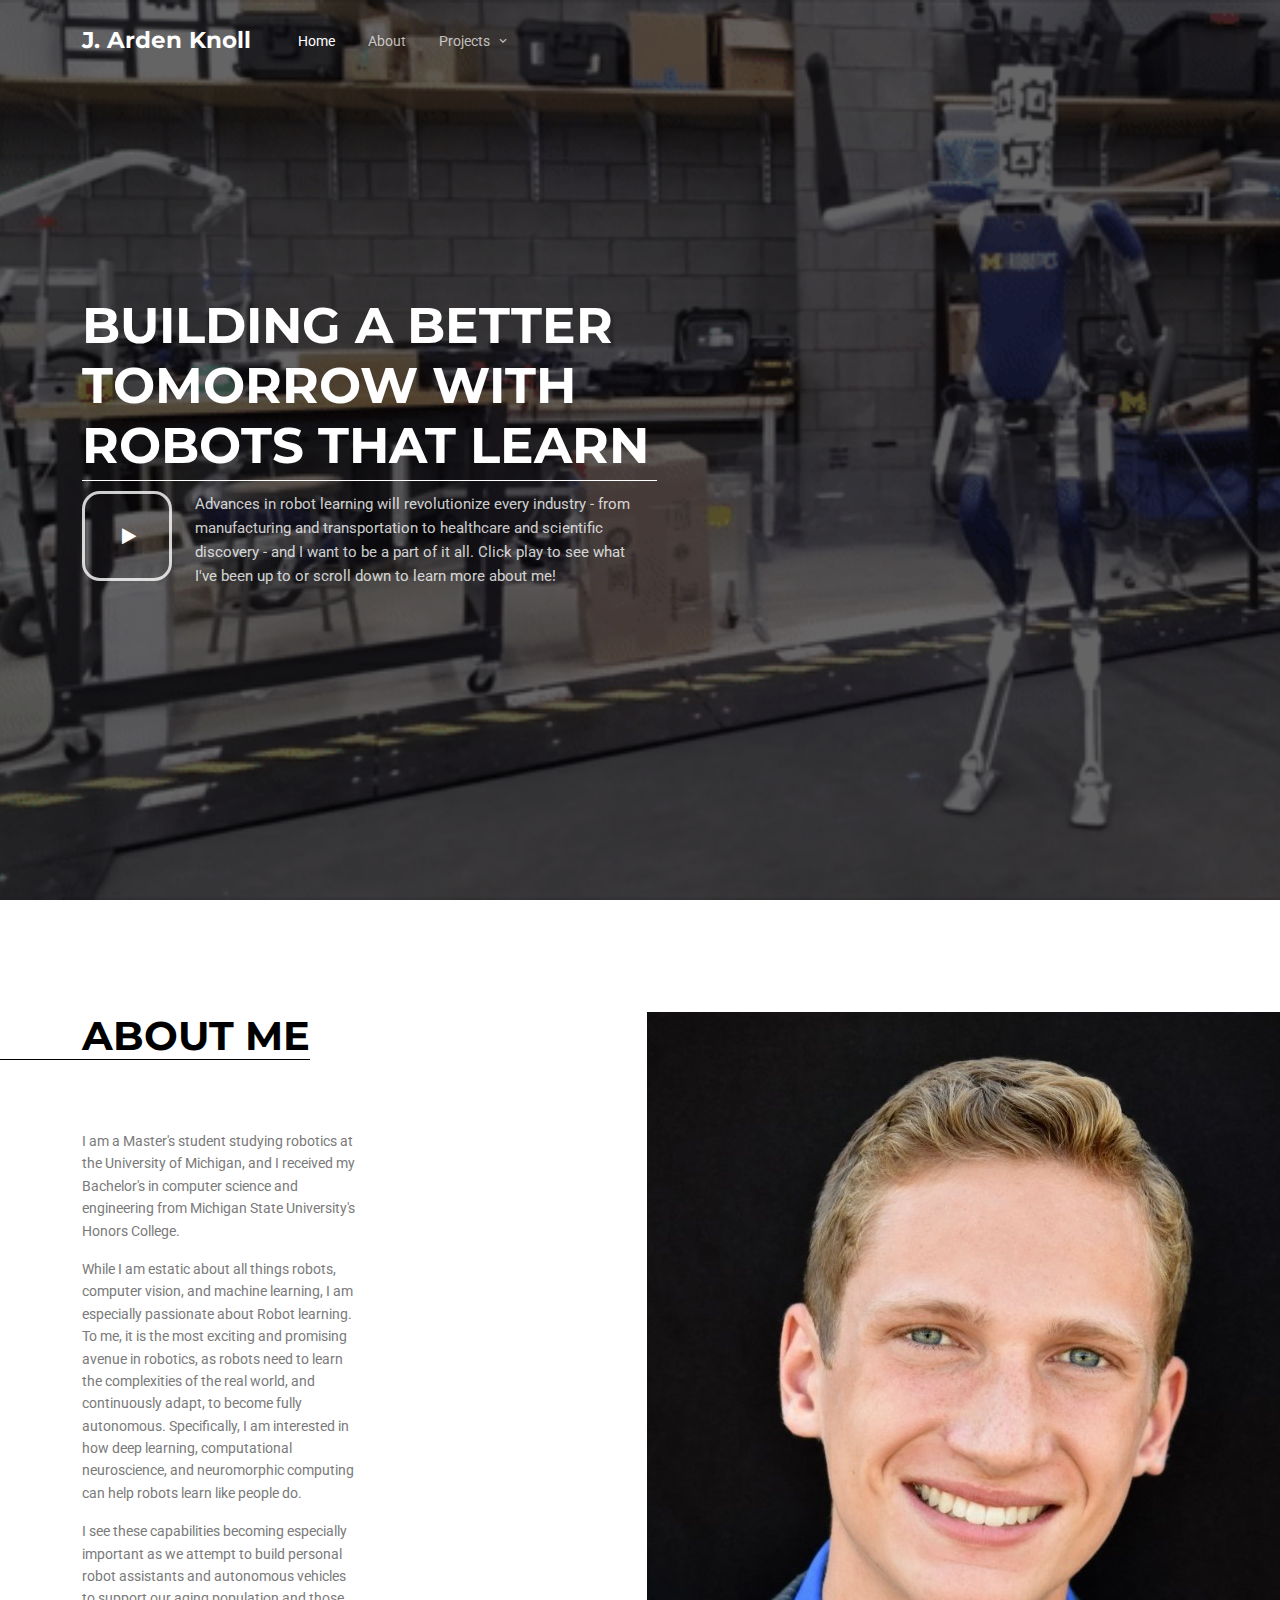
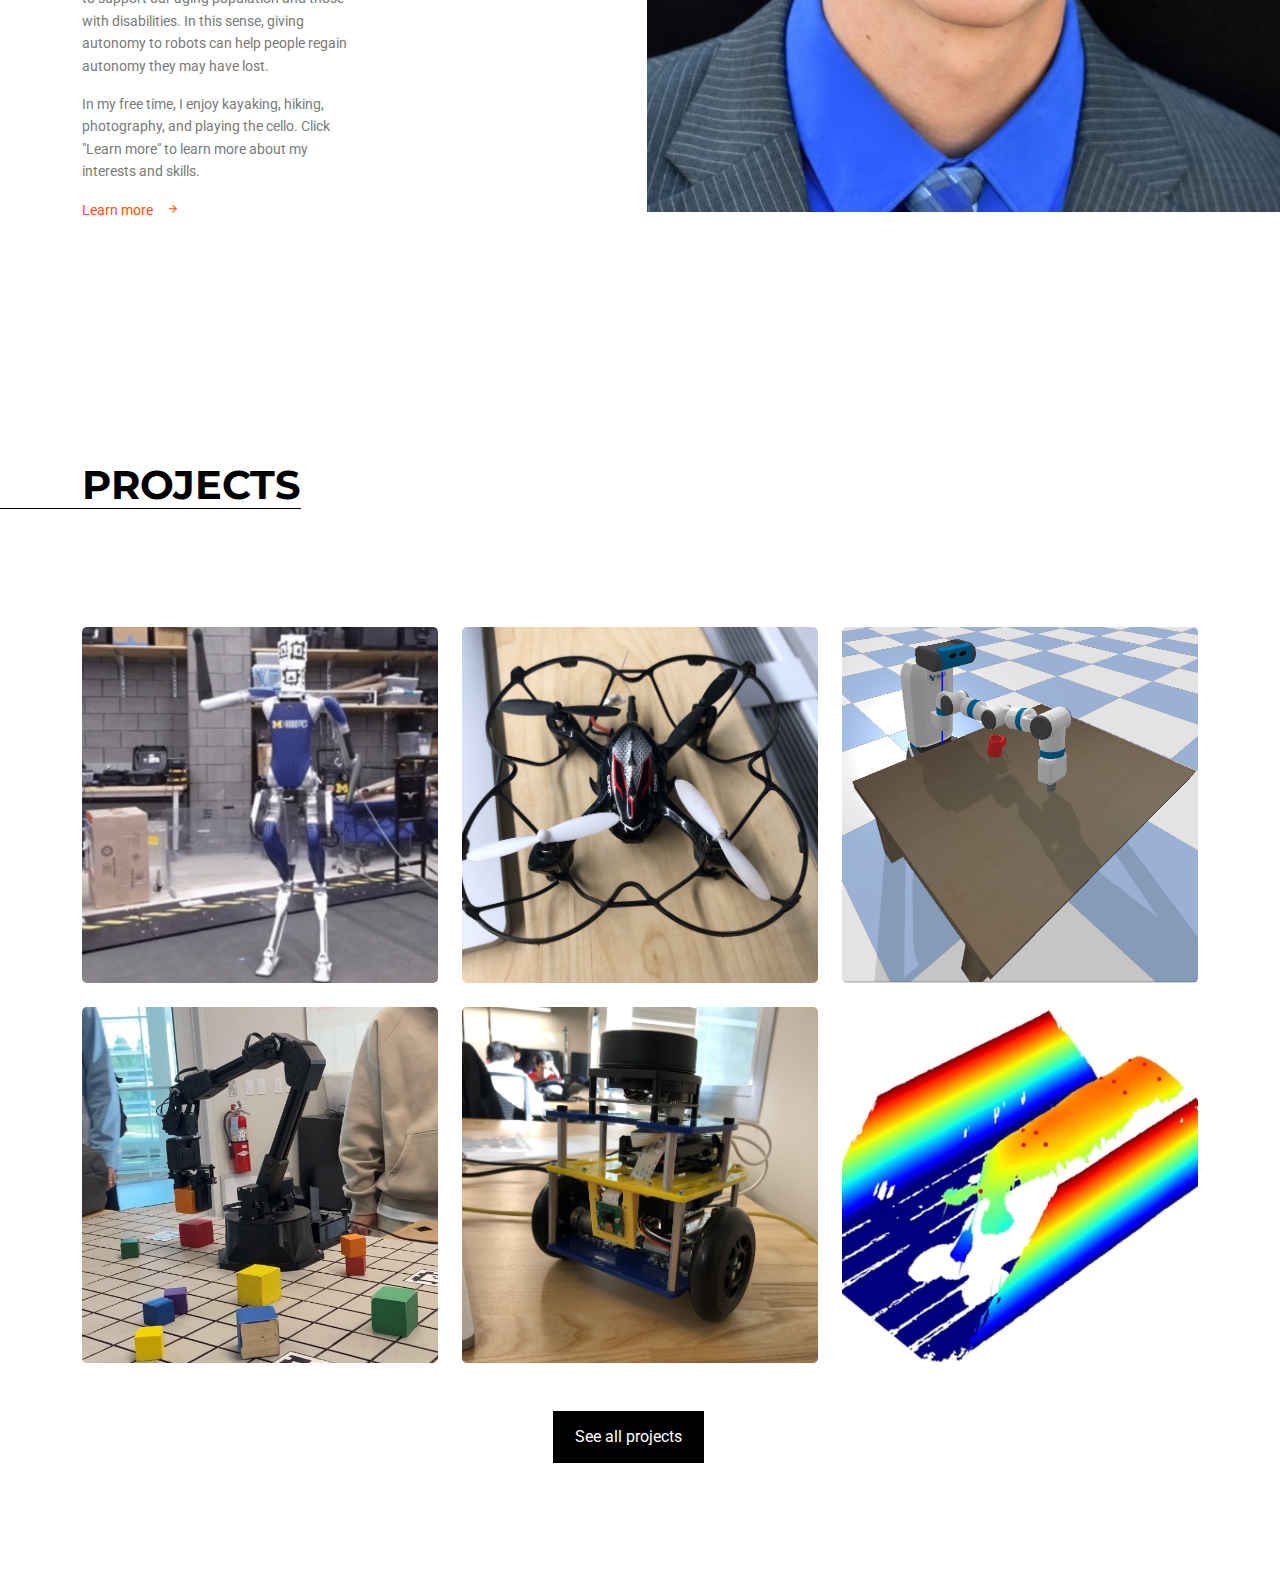
==== index.html @ 562463a9 "Added main page." ====
<!-- /*
* Template Name: Archiark
* Template Author: Untree.co
* Tempalte URI: https://untree.co/
* License: https://creativecommons.org/licenses/by/3.0/
*/ -->
<!doctype html>
<html lang="en">
<head>
	<!-- Required meta tags -->
	<meta charset="utf-8">
	<meta name="viewport" content="width=device-width, initial-scale=1">
	
	<meta name="author" content="Untree.co">
	<link rel="shortcut icon" href="images/head-black.png">

	<meta name="description" content="" />
	<meta name="keywords" content="bootstrap, bootstrap5" />

	<link rel="preconnect" href="https://fonts.gstatic.com">
	<link href="https://fonts.googleapis.com/css2?family=Montserrat:wght@400;700&family=Roboto&display=swap" rel="stylesheet">

	<link rel="stylesheet" href="fonts/icomoon/style.css">
	<link rel="stylesheet" href="fonts/flaticon/font/flaticon.css">
	<link rel="stylesheet" href="css/tiny-slider.css">
	<link rel="stylesheet" href="css/aos.css">
	<link rel="stylesheet" href="css/glightbox.min.css">
	<link rel="stylesheet" href="css/style.css">

	<title>Arden Knoll &mdash; Free Bootstrap 5 Website Template by Untree.co</title>
</head>
<body>

	<div class="site-mobile-menu site-navbar-target">
		<div class="site-mobile-menu-header">
			<div class="site-mobile-menu-close">
				<span class="icofont-close js-menu-toggle"></span>
			</div>
		</div>
		<div class="site-mobile-menu-body"></div>
	</div>

	<nav class="site-nav">
		<div class="container">
			<div class="site-navigation">
				<a href="index.html" class="logo m-0 float-start">J. Arden Knoll<span class="text-primary"></span> </a>

				<ul class="js-clone-nav d-none d-lg-inline-block text-start site-menu float-start">
					<li class="active"><a href="index.html">Home</a></li>
					<li><a href="index.html">About</a></li>
					<li class="has-children">
						<a href="index.html">Projects</a>
						<!--<ul class="dropdown">
							<li><a href="#">Commercial Building</a></li>
							<li><a href="#">Cultural Lifestyle</a></li>
							<li class="has-children">
								<a href="#">Dropdown</a>
								<ul class="dropdown">
									<li><a href="#">Sub Menu One</a></li>
									<li><a href="#">Sub Menu Two</a></li>
									<li><a href="#">Sub Menu Three</a></li>
								</ul>
							</li>
						</ul>-->
					</li>
					<!--<li><a href="services.html">Services</a></li>-->
					<!--<li><a href="contact.html">Contact Us</a></li>-->
				</ul>

				

				<!--<a href="#" class="burger ml-auto float-end site-menu-toggle light js-menu-toggle d-inline-block d-lg-none" data-toggle="collapse" data-target="#main-navbar">
					<span></span>
				</a>
				<ul class="site-menu float-end d-none d-md-block">
					<li><a href="#" class="d-flex align-items-center text-white h2 fw-bold"><span class="icon-phone me-2"></span> <span>+ 2 292 4392 327</span></a></li>
				</ul>-->

			</div>
		</div>
	</nav>

	<div class="hero-2 overlay" style="background-image: url('images/DigitWave2.gif');">
		<div class="container">
			<div class="row align-items-center">
				<div class="col-lg-8 mx-0">
					<h1 class="mb-1"><span>Building a better</span> <span class="d-block"> tomorrow with</span> <span class="d-block">robots that learn</span></h1>
					<div class="line"></div>
					<div class="play-vid">
						<a href="https://www.youtube.com/watch?v=mwtbEGNABWU" class="play glightbox">
							<span class="icon-play"></span>
						</a>
						<div class="intro-desc">
							<p>Advances in robot learning will revolutionize every industry - from manufacturing and transportation to healthcare and scientific discovery - and I want to be a part of it all. Click play to see what I've been up to or scroll down to learn more about me!</p>
						</div>
					</div>
									
					</div>
				</div>
			</div>
		</div>
	</div>


	<div class="section sec-1">
		<div class="container">
			<div class="row g-0">
				<div class="col-lg-3">
					<h2 class="heading">About Me</h2>
					<p>I am a Master's student studying robotics at the University of Michigan, and I received my Bachelor's in computer science and engineering from Michigan State University's Honors College. </p>
					<p>While I am estatic about all things robots, computer vision, and machine learning, I am especially passionate about Robot learning. To me, it is the most exciting and promising avenue in robotics, as robots need to learn the complexities of the real world, and continuously adapt, to become fully autonomous. Specifically, I am interested in how deep learning, computational neuroscience, and neuromorphic computing can help robots learn like people do.</p>
					<p>I see these capabilities becoming especially important as we attempt to build personal robot assistants and autonomous vehicles to support our aging population and those with disabilities. In this sense, giving autonomy to robots can help people regain autonomy they may have lost. </p>
					<p>In my free time, I enjoy kayaking, hiking, photography, and playing the cello. Click "Learn more" to learn more about my interests and skills.</p>
						 <p><a href="#" class="more-2">Learn more <span class="icon-arrow_forward"></span></a></p>
					<!--<img src="images/Umich-MSU.jpg" alt="Image" class="img-fluid">-->
				</div>
				<div class="col-lg-7 ms-auto">
					<img src="images/ArdenKnoll-headshot.jpg" alt="Image" class="img-fluid img-r">
				</div>
			</div>
		</div>
	</div>

	<!--<div class="section sec-2">
		<div class="container">
			<div class="row g-0">
				<div class="col-lg-6 mb-4 mb-lg-0">
					<img src="images/img_4.jpg" alt="IMage" class="img-fluid">
				</div>
				<div class="col-lg-3 ms-auto">
					<h2 class="heading">Modern Architecture</h2>
					<p>Delectus voluptatum distinctio quos eius excepturi sunt pariatur, aut, doloribus officia ea molestias beatae laudantium, quam odio ipsum veritatis est maiores velit quasi blanditiis et natus accusamus itaque. Veniam quidem debitis odio amet voluptas distinctio dicta placeat! Et pariatur doloremque ea veniam.</p>
					<p><a href="#" class="more-2">Learn more <span class="icon-arrow_forward"></span></a></p>
				</div>
			</div>
		</div>
	</div>

	<div class="sec-3 section bg-light">
		<div class="container">
			<div class="row">
				<div class="col-lg-3">
					<h2 class="heading">Services</h2>
					<p>Delectus voluptatum distinctio quos eius excepturi sunt pariatur, aut, doloribus officia ea molestias beatae laudantium, quam odio ipsum veritatis est maiores velit quasi blanditiis et natus accusamus itaque. Veniam quidem debitis odio amet voluptas distinctio dicta placeat! Et pariatur doloremque ea veniam.</p>
				</div>

				<div class="col-lg-6 ms-auto">
					<div class="accordion accordion-flush accordion-1" id="accordionFlushExample">
						<div class="accordion-item">
							<h2 class="accordion-header" id="flush-headingOne">
								<button class="accordion-button" type="button" data-bs-toggle="collapse" data-bs-target="#flush-collapseOne" aria-expanded="true" aria-controls="flush-collapseOne">
									Interior Design
								</button>
							</h2>
							<div id="flush-collapseOne" class="accordion-collapse collapse show" aria-labelledby="flush-headingOne" data-bs-parent="#accordionFlushExample">
								<div class="accordion-body">
									<div class="row justify-content-between">
										<div class="col-md-4">
											<img src="images/img_7.jpg" alt="Image" class="img-fluid">
										</div>
										<div class="col-md-8">
											<p>Delectus voluptatum distinctio quos eius excepturi sunt pariatur, aut, doloribus officia ea molestias beatae laudantium, quam odio ipsum veritatis est maiores velit quasi blanditiis et natus accusamus itaque. Veniam quidem debitis odio amet voluptas distinctio.</p>
											<a href="#" class="more-2">Learn more <span class="icon-arrow_forward"></span></a>
										</div>
									</div>
									
								</div>
							</div>
						</div>
						<div class="accordion-item">
							<h2 class="accordion-header" id="flush-headingTwo">
								<button class="accordion-button collapsed" type="button" data-bs-toggle="collapse" data-bs-target="#flush-collapseTwo" aria-expanded="false" aria-controls="flush-collapseTwo">
									Landscape Design
								</button>
							</h2>
							<div id="flush-collapseTwo" class="accordion-collapse collapse" aria-labelledby="flush-headingTwo" data-bs-parent="#accordionFlushExample">
								<div class="accordion-body">
									<div class="row justify-content-between">
										<div class="col-md-4">
											<img src="images/img_2.jpg" alt="Image" class="img-fluid">
										</div>
										<div class="col-md-8">
											<p>Delectus voluptatum distinctio quos eius excepturi sunt pariatur, aut, doloribus officia ea molestias beatae laudantium, quam odio ipsum veritatis est maiores velit quasi blanditiis et natus accusamus itaque. Veniam quidem debitis odio amet voluptas distinctio.</p>
											<a href="#" class="more-2">Learn more <span class="icon-arrow_forward"></span></a>
										</div>
									</div>
								</div>
							</div>
						</div>
						<div class="accordion-item">
							<h2 class="accordion-header" id="flush-headingThree">
								<button class="accordion-button collapsed" type="button" data-bs-toggle="collapse" data-bs-target="#flush-collapseThree" aria-expanded="false" aria-controls="flush-collapseThree">
									Engineering Plan
								</button>
							</h2>
							<div id="flush-collapseThree" class="accordion-collapse collapse" aria-labelledby="flush-headingThree" data-bs-parent="#accordionFlushExample">
								<div class="accordion-body">
									<div class="row justify-content-between">
										<div class="col-md-4">
											<img src="images/img_3.jpg" alt="Image" class="img-fluid">
										</div>
										<div class="col-md-8">
											<p>Delectus voluptatum distinctio quos eius excepturi sunt pariatur, aut, doloribus officia ea molestias beatae laudantium, quam odio ipsum veritatis est maiores velit quasi blanditiis et natus accusamus itaque. Veniam quidem debitis odio amet voluptas distinctio.</p>
											<a href="#" class="more-2">Learn more <span class="icon-arrow_forward"></span></a>
										</div>
									</div>
								</div>
							</div>
						</div>

						<div class="accordion-item">
							<h2 class="accordion-header" id="flush-headingFour">
								<button class="accordion-button collapsed" type="button" data-bs-toggle="collapse" data-bs-target="#flush-collapseFour" aria-expanded="false" aria-controls="flush-collapseFour">
									Architecture Design
								</button>
							</h2>
							<div id="flush-collapseFour" class="accordion-collapse collapse" aria-labelledby="flush-headingFour" data-bs-parent="#accordionFlushExample">
								<div class="accordion-body">
									<div class="row justify-content-between">
										<div class="col-md-4">
											<img src="images/img_4.jpg" alt="Image" class="img-fluid">
										</div>
										<div class="col-md-8">
											<p>Delectus voluptatum distinctio quos eius excepturi sunt pariatur, aut, doloribus officia ea molestias beatae laudantium, quam odio ipsum veritatis est maiores velit quasi blanditiis et natus accusamus itaque. Veniam quidem debitis odio amet voluptas distinctio.</p>
											<a href="#" class="more-2">Learn more <span class="icon-arrow_forward"></span></a>
										</div>
									</div>
								</div>
							</div>
						</div>

					</div>
				</div>
			</div>
		</div>
	</div>-->


	<div class="section sec-5">
		<div class="container">
			<div class="row mb-5">
				<div class="col-lg-6">
					<h2 class="heading">Projects</h2>
				</div>
				<!--<div class="col-lg-4">
					<p>Delectus voluptatum distinctio quos eius excepturi sunt pariatur, aut, doloribus officia ea molestias beatae laudantium, quam odio ipsum veritatis est maiores velit quasi blanditiis et natus accusamus itaque.</p>
				</div>-->
			</div>

			<div class="row g-4">
				<div class="col-xs-12 col-sm-6 col-md-6 col-lg-4">
					<div class="single-portfolio">
						<a href="index.html">
							<img src="images/DigitCap.PNG" alt="Image" class="img-fluid">
							<div class="contents">
								<h3>Robot Pose Tracking</h3>
								<div class="cat">Tracking articulated objects with Counter-Hypothetical Belief Propagation.</div>
							</div>
						</a>
					</div>
				</div>
				<div class="col-xs-12 col-sm-6 col-md-6 col-lg-4">
					<div class="single-portfolio">
						<a href="index.html">
							<img src="images/drone-square.jpg" alt="Image" class="img-fluid">
							<div class="contents">
								<h3>Autonomous Drone</h3>
								<div class="cat">Learning drone dynamics.</div>
							</div>
						</a>
					</div>
				</div>
				<div class="col-xs-12 col-sm-6 col-md-6 col-lg-4">
					<div class="single-portfolio">
						<a href="index.html">
							<img src="images/Fetch-cup.png" alt="Image" class="img-fluid">
							<div class="contents">
								<h3>R3-IM</h3>
								<div class="cat">Learning to imitate from human examples.</div>
							</div>
						</a>
					</div>
				</div>

				<div class="col-xs-12 col-sm-6 col-md-6 col-lg-4">
					<div class="single-portfolio">
						<a href="index.html">
							<img src="images/armlab-square.jpg" alt="Image" class="img-fluid">
							<div class="contents">
								<h3>Block Stacking with a Robotic Arm</h3>
								<div class="cat">Stacking blocks by size and color using a robotic arm.</div>
							</div>
						</a>
					</div>
				</div>
				<div class="col-xs-12 col-sm-6 col-md-6 col-lg-4">
					<div class="single-portfolio">
						<a href="index.html">
							<img src="images/Mbot.jpg" alt="Image" class="img-fluid">
							<div class="contents">
								<h3>MBot</h3>
								<div class="cat">SLAM on a mobile robot.</div>
							</div>
						</a>
					</div>
				</div>
				<div class="col-xs-12 col-sm-6 col-md-6 col-lg-4">
					<div class="single-portfolio">
						<a href="index.html">
							<img src="images/pig-square.PNG" alt="Image" class="img-fluid">
							<div class="contents">
								<h3>Pig Health Estimation</h3>
								<div class="cat">Estimationg sow body size with computer vision and deep learning.</div>
							</div>
						</a>
					</div>
				</div>

				<div class="col-md-12 text-center mt-5">
					<p><a href="#" class="btn btn-primary me-4">See all projects</a></p>
				</div>

			</div>
		</div>
	</div>



	<!--<div class="sec-4 section bg-light">

		<div class="text-center mb-5">
			<h2 class="heading mb-5 text-center">Testimonial</h2>
		</div>
		<div class="testimonial-slide-center-wrap" data-aos="fade-up" data-aos-delay="100">

			<div id="testimonial-nav">
				<span class="prev" data-controls="prev"><span class="icon-chevron-left"></span></span>

				<span class="next" data-controls="next"><span class="icon-chevron-right"></span></span>
			</div>

			<div class="testimonial-slide-center testimonial-center" id="testimonial-center">

				<div class="item">
					<div class="testimonial-item">
						<div  class="testimonial-item-inner">
							<div class="testimonial-author mb-5">
								<img src="images/person_2.jpg" alt="Image" class="img-fluid">
								<strong class="d-block">James Campbell</strong>
								<span>CEO, Co-Founder</span>
							</div>
							<blockquote>
								Delectus voluptatum distinctio quos eius excepturi sunt pariatur, aut, doloribus officia ea molestias beatae laudantium, quam odio ipsum veritatis est maiores velit quasi blanditiis et natus accusamus itaque. Veniam quidem debitis odio amet voluptas distinctio dicta placeat! Et pariatur doloremque ea veniam.
							</blockquote>

						</div>
					</div>
				</div>

				<div class="item">
					<div class="testimonial-item">
						<div  class="testimonial-item-inner">
							<div class="testimonial-author mb-5">
								<img src="images/person_1.jpg" alt="Image" class="img-fluid">
								<strong class="d-block">James Campbell</strong>
								<span>CEO, Co-Founder</span>
							</div>
							<blockquote>
								Delectus voluptatum distinctio quos eius excepturi sunt pariatur, aut, doloribus officia ea molestias beatae laudantium, quam odio ipsum veritatis est maiores velit quasi blanditiis et natus accusamus itaque. Veniam quidem debitis odio amet voluptas distinctio dicta placeat! Et pariatur doloremque ea veniam.
							</blockquote>

						</div>
					</div>
				</div>

				<div class="item">
					<div class="testimonial-item">
						<div  class="testimonial-item-inner">
							<div class="testimonial-author mb-5">
								<img src="images/person_3.jpg" alt="Image" class="img-fluid">
								<strong class="d-block">James Campbell</strong>
								<span>CEO, Co-Founder</span>
							</div>
							<blockquote>
								Delectus voluptatum distinctio quos eius excepturi sunt pariatur, aut, doloribus officia ea molestias beatae laudantium, quam odio ipsum veritatis est maiores velit quasi blanditiis et natus accusamus itaque. Veniam quidem debitis odio amet voluptas distinctio dicta placeat! Et pariatur doloremque ea veniam.
							</blockquote>

						</div>
					</div>
				</div>

				<div class="item">
					<div class="testimonial-item">
						<div  class="testimonial-item-inner">
							<div class="testimonial-author mb-5">
								<img src="images/person_4.jpg" alt="Image" class="img-fluid">
								<strong class="d-block">James Campbell</strong>
								<span>CEO, Co-Founder</span>
							</div>
							<blockquote>
								Delectus voluptatum distinctio quos eius excepturi sunt pariatur, aut, doloribus officia ea molestias beatae laudantium, quam odio ipsum veritatis est maiores velit quasi blanditiis et natus accusamus itaque. Veniam quidem debitis odio amet voluptas distinctio dicta placeat! Et pariatur doloremque ea veniam.
							</blockquote>

						</div>
					</div>
				</div>


				<div class="item">
					<div class="testimonial-item">
						<div  class="testimonial-item-inner">
							<div class="testimonial-author mb-5">
								<img src="images/person_5.jpg" alt="Image" class="img-fluid">
								<strong class="d-block">James Campbell</strong>
								<span>CEO, Co-Founder</span>
							</div>
							<blockquote>
								Delectus voluptatum distinctio quos eius excepturi sunt pariatur, aut, doloribus officia ea molestias beatae laudantium, quam odio ipsum veritatis est maiores velit quasi blanditiis et natus accusamus itaque. Veniam quidem debitis odio amet voluptas distinctio dicta placeat! Et pariatur doloremque ea veniam.
							</blockquote>

						</div>
					</div>
				</div>

				<div class="item">
					<div class="testimonial-item">
						<div  class="testimonial-item-inner">
							<div class="testimonial-author mb-5">
								<img src="images/person_2.jpg" alt="Image" class="img-fluid">
								<strong class="d-block">James Campbell</strong>
								<span>CEO, Co-Founder</span>
							</div>
							<blockquote>
								Delectus voluptatum distinctio quos eius excepturi sunt pariatur, aut, doloribus officia ea molestias beatae laudantium, quam odio ipsum veritatis est maiores velit quasi blanditiis et natus accusamus itaque. Veniam quidem debitis odio amet voluptas distinctio dicta placeat! Et pariatur doloremque ea veniam.
							</blockquote>

						</div>
					</div>
				</div>
				<div class="item">
					<div class="testimonial-item">
						<div  class="testimonial-item-inner">
							<div class="testimonial-author mb-5">
								<img src="images/person_3.jpg" alt="Image" class="img-fluid">
								<strong class="d-block">James Campbell</strong>
								<span>CEO, Co-Founder</span>
							</div>
							<blockquote>
								Delectus voluptatum distinctio quos eius excepturi sunt pariatur, aut, doloribus officia ea molestias beatae laudantium, quam odio ipsum veritatis est maiores velit quasi blanditiis et natus accusamus itaque. Veniam quidem debitis odio amet voluptas distinctio dicta placeat! Et pariatur doloremque ea veniam.
							</blockquote>

						</div>
					</div>
				</div>

				<div class="item">
					<div class="testimonial-item">
						<div  class="testimonial-item-inner">
							<div class="testimonial-author mb-5">
								<img src="images/person_4.jpg" alt="Image" class="img-fluid">
								<strong class="d-block">James Campbell</strong>
								<span>CEO, Co-Founder</span>
							</div>
							<blockquote>
								Delectus voluptatum distinctio quos eius excepturi sunt pariatur, aut, doloribus officia ea molestias beatae laudantium, quam odio ipsum veritatis est maiores velit quasi blanditiis et natus accusamus itaque. Veniam quidem debitis odio amet voluptas distinctio dicta placeat! Et pariatur doloremque ea veniam.
							</blockquote>

						</div>
					</div>
				</div>

				<div class="item">
					<div class="testimonial-item">
						<div  class="testimonial-item-inner">
							<div class="testimonial-author mb-5">
								<img src="images/person_1.jpg" alt="Image" class="img-fluid">
								<strong class="d-block">James Campbell</strong>
								<span>CEO, Co-Founder</span>
							</div>
							<blockquote>
								Delectus voluptatum distinctio quos eius excepturi sunt pariatur, aut, doloribus officia ea molestias beatae laudantium, quam odio ipsum veritatis est maiores velit quasi blanditiis et natus accusamus itaque. Veniam quidem debitis odio amet voluptas distinctio dicta placeat! Et pariatur doloremque ea veniam.
							</blockquote>

						</div>
					</div>
				</div>
			</div>

		</div>
	</div>


	<div class="section sec-news">
		<div class="container">
			<div class="row mb-5">
				<div class="col-lg-6">
					<h2 class="heading">News</h2>
				</div>
				<div class="col-lg-6">
					<p>Delectus voluptatum distinctio quos eius excepturi sunt pariatur, aut, doloribus officia ea molestias beatae laudantium, quam odio ipsum veritatis est maiores velit quasi blanditiis et natus accusamus itaque.</p>
				</div>
			</div>

			<div class="row">
				<div class="col-lg-4 col-md-6 mb-4">
					<div class="post-entry-1 h-100">
						<a href="single.html">
							<img src="images/img_3.jpg" alt="Image"
							class="img-fluid">
						</a>
						<div class="post-entry-1-contents">
							<span class="meta d-inline-block mb-0">July 17, 2019 <span class="mx-2">by</span> <a href="#">Admin</a></span>
							<h2 class="mb-3"><a href="single.html">How Awesome Stay connected</a></h2>
							
							<p>Far far away, behind the word mountains, far from the countries Vokalia and Consonantia, there live the blind texts.</p>
							<p><a href="single.html">Read more</a></p>
						</div>
					</div>
				</div>
				<div class="col-lg-4 col-md-6 mb-4">
					<div class="post-entry-1 h-100">
						<a href="single.html">
							<img src="images/img_4.jpg" alt="Image"
							class="img-fluid">
						</a>
						<div class="post-entry-1-contents">

							<span class="meta d-inline-block mb-0">July 17, 2019 <span class="mx-2">by</span> <a href="#">Admin</a></span>
							<h2 class="mb-3"><a href="single.html">We Need Unlimitted People</a></h2>
							<p>Far far away, behind the word mountains, far from the countries Vokalia and Consonantia, there live the blind texts.</p>
							<p><a href="single.html">Read more</a></p>
						</div>
					</div>
				</div>

				<div class="col-lg-4 col-md-6 mb-4">
					<div class="post-entry-1 h-100">
						<a href="single.html">
							<img src="images/img_5.jpg" alt="Image"
							class="img-fluid">
						</a>
						<div class="post-entry-1-contents">

							<span class="meta d-inline-block mb-0">July 17, 2019 <span class="mx-2">by</span> <a href="#">Admin</a></span>
							<h2 class="mb-3"><a href="single.html">Important of getting a notifications</a></h2>
							<p>Far far away, behind the word mountains, far from the countries Vokalia and Consonantia, there live the blind texts.</p>
							<p><a href="single.html">Read more</a></p>
						</div>
					</div>
				</div>
			</div>
		</div>
	</div>



	

	<div class="site-footer bg-light">
		<div class="container">

			<div class="row justify-content-between">
				<div class="col-lg-4">
					<div class="widget">
						<h3 class="line-top">About</h3>
						<p class="mb-5">Delectus voluptatum distinctio quos eius excepturi sunt pariatur, aut, doloribus officia ea molestias beatae laudantium, quam odio ipsum veritatis est maiores velit quasi blanditiis et natus accusamus itaque. Veniam quidem debitis odio amet voluptas distinctio dicta placeat! Et pariatur doloremque ea veniam. Separated they live.</p>

					</div>
					<div class="widget">
						<h3 class="line-top">Connect with us</h3>
						<ul class="social list-unstyled mb-5">
							<li><a href="#"><span class="icon-facebook"></span></a></li>
							<li><a href="#"><span class="icon-twitter"></span></a></li>
							<li><a href="#"><span class="icon-instagram"></span></a></li>
							<li><a href="#"><span class="icon-dribbble"></span></a></li>
							<li><a href="#"><span class="icon-linkedin"></span></a></li>
						</ul>
					</div>
				</div>
				<div class="col-lg-6">
					<div class="row">
						<div class="col-12">
							<div class="widget">
								<h3 class="line-top">Navigations</h3>
							</div>
						</div>
						<div class="col-6 col-sm-6 col-md-4">
							<div class="widget">
								<ul class="links list-unstyled">
									<li><a href="#">Home</a></li>
									<li><a href="#">Services</a></li>
									<li><a href="#">Work</a></li>
									<li><a href="#">Process</a></li>
									<li><a href="#">About Us</a></li>
								</ul>
							</div>
						</div>
						<div class="col-6 col-sm-6 col-md-4">
							<div class="widget">
								<ul class="links list-unstyled">
									<li><a href="#">Press</a></li>
									<li><a href="#">Blog</a></li>
									<li><a href="#">Contact</a></li>
									<li><a href="#">Support</a></li>
									<li><a href="#">Privacy</a></li>
								</ul>
							</div>
						</div>
						<div class="col-6 col-sm-6 col-md-4">
							<div class="widget">
								<ul class="links list-unstyled">
									<li><a href="#">Privacy</a></li>
									<li><a href="#">FAQ</a></li>
									<li><a href="#">Careers</a></li>
									<li><a href="#">Process</a></li>
									<li><a href="#">About Us</a></li>
								</ul>
							</div>
						</div>
					</div>
				</div>
			</div>

			<div class="row justify-content-center text-center copyright">
				<div class="col-md-8">
					<p class="small text-black-50">Copyright &copy;<script>document.write(new Date().getFullYear());</script>. All Rights Reserved. &mdash; Designed with love by <a href="https://untree.co">Untree.co</a>
					</p>
				</div>
			</div>
		</div>
	</div>-->


	


	<!-- Preloader -->
	<div id="overlayer"></div>
	<div class="loader">
		<div class="spinner-border" role="status">
			<span class="visually-hidden">Loading...</span>
		</div>
	</div>

	<script src="js/bootstrap.bundle.min.js"></script>
	<script src="js/tiny-slider.js"></script>
	<script src="js/aos.js"></script>
	<script src="js/glightbox.min.js"></script>
	<script src="js/navbar.js"></script>
	<script src="js/counter.js"></script>
	<script src="js/custom.js"></script>
</body>
</html>
---- fonts/icomoon/style.css ----
@font-face {
  font-family: 'icomoon';
  src:  url('fonts/icomoon.eot?10si43');
  src:  url('fonts/icomoon.eot?10si43#iefix') format('embedded-opentype'),
    url('fonts/icomoon.ttf?10si43') format('truetype'),
    url('fonts/icomoon.woff?10si43') format('woff'),
    url('fonts/icomoon.svg?10si43#icomoon') format('svg');
  font-weight: normal;
  font-style: normal;
}

[class^="icon-"], [class*=" icon-"] {
  /* use !important to prevent issues with browser extensions that change fonts */
  font-family: 'icomoon' !important;
  speak: none;
  font-style: normal;
  font-weight: normal;
  font-variant: normal;
  text-transform: none;
  line-height: 1;

  /* Better Font Rendering =========== */
  -webkit-font-smoothing: antialiased;
  -moz-osx-font-smoothing: grayscale;
}

.icon-asterisk:before {
  content: "\f069";
}
.icon-plus:before {
  content: "\f067";
}
.icon-question:before {
  content: "\f128";
}
.icon-minus:before {
  content: "\f068";
}
.icon-glass:before {
  content: "\f000";
}
.icon-music:before {
  content: "\f001";
}
.icon-search:before {
  content: "\f002";
}
.icon-envelope-o:before {
  content: "\f003";
}
.icon-heart:before {
  content: "\f004";
}
.icon-star:before {
  content: "\f005";
}
.icon-star-o:before {
  content: "\f006";
}
.icon-user:before {
  content: "\f007";
}
.icon-film:before {
  content: "\f008";
}
.icon-th-large:before {
  content: "\f009";
}
.icon-th:before {
  content: "\f00a";
}
.icon-th-list:before {
  content: "\f00b";
}
.icon-check:before {
  content: "\f00c";
}
.icon-close:before {
  content: "\f00d";
}
.icon-remove:before {
  content: "\f00d";
}
.icon-times:before {
  content: "\f00d";
}
.icon-search-plus:before {
  content: "\f00e";
}
.icon-search-minus:before {
  content: "\f010";
}
.icon-power-off:before {
  content: "\f011";
}
.icon-signal:before {
  content: "\f012";
}
.icon-cog:before {
  content: "\f013";
}
.icon-gear:before {
  content: "\f013";
}
.icon-trash-o:before {
  content: "\f014";
}
.icon-home:before {
  content: "\f015";
}
.icon-file-o:before {
  content: "\f016";
}
.icon-clock-o:before {
  content: "\f017";
}
.icon-road:before {
  content: "\f018";
}
.icon-download:before {
  content: "\f019";
}
.icon-arrow-circle-o-down:before {
  content: "\f01a";
}
.icon-arrow-circle-o-up:before {
  content: "\f01b";
}
.icon-inbox:before {
  content: "\f01c";
}
.icon-play-circle-o:before {
  content: "\f01d";
}
.icon-repeat:before {
  content: "\f01e";
}
.icon-rotate-right:before {
  content: "\f01e";
}
.icon-refresh:before {
  content: "\f021";
}
.icon-list-alt:before {
  content: "\f022";
}
.icon-lock:before {
  content: "\f023";
}
.icon-flag:before {
  content: "\f024";
}
.icon-headphones:before {
  content: "\f025";
}
.icon-volume-off:before {
  content: "\f026";
}
.icon-volume-down:before {
  content: "\f027";
}
.icon-volume-up:before {
  content: "\f028";
}
.icon-qrcode:before {
  content: "\f029";
}
.icon-barcode:before {
  content: "\f02a";
}
.icon-tag:before {
  content: "\f02b";
}
.icon-tags:before {
  content: "\f02c";
}
.icon-book:before {
  content: "\f02d";
}
.icon-bookmark:before {
  content: "\f02e";
}
.icon-print:before {
  content: "\f02f";
}
.icon-camera:before {
  content: "\f030";
}
.icon-font:before {
  content: "\f031";
}
.icon-bold:before {
  content: "\f032";
}
.icon-italic:before {
  content: "\f033";
}
.icon-text-height:before {
  content: "\f034";
}
.icon-text-width:before {
  content: "\f035";
}
.icon-align-left:before {
  content: "\f036";
}
.icon-align-center:before {
  content: "\f037";
}
.icon-align-right:before {
  content: "\f038";
}
.icon-align-justify:before {
  content: "\f039";
}
.icon-list:before {
  content: "\f03a";
}
.icon-dedent:before {
  content: "\f03b";
}
.icon-outdent:before {
  content: "\f03b";
}
.icon-indent:before {
  content: "\f03c";
}
.icon-video-camera:before {
  content: "\f03d";
}
.icon-image:before {
  content: "\f03e";
}
.icon-photo:before {
  content: "\f03e";
}
.icon-picture-o:before {
  content: "\f03e";
}
.icon-pencil:before {
  content: "\f040";
}
.icon-map-marker:before {
  content: "\f041";
}
.icon-adjust:before {
  content: "\f042";
}
.icon-tint:before {
  content: "\f043";
}
.icon-edit:before {
  content: "\f044";
}
.icon-pencil-square-o:before {
  content: "\f044";
}
.icon-share-square-o:before {
  content: "\f045";
}
.icon-check-square-o:before {
  content: "\f046";
}
.icon-arrows:before {
  content: "\f047";
}
.icon-step-backward:before {
  content: "\f048";
}
.icon-fast-backward:before {
  content: "\f049";
}
.icon-backward:before {
  content: "\f04a";
}
.icon-play:before {
  content: "\f04b";
}
.icon-pause:before {
  content: "\f04c";
}
.icon-stop:before {
  content: "\f04d";
}
.icon-forward:before {
  content: "\f04e";
}
.icon-fast-forward:before {
  content: "\f050";
}
.icon-step-forward:before {
  content: "\f051";
}
.icon-eject:before {
  content: "\f052";
}
.icon-chevron-left:before {
  content: "\f053";
}
.icon-chevron-right:before {
  content: "\f054";
}
.icon-plus-circle:before {
  content: "\f055";
}
.icon-minus-circle:before {
  content: "\f056";
}
.icon-times-circle:before {
  content: "\f057";
}
.icon-check-circle:before {
  content: "\f058";
}
.icon-question-circle:before {
  content: "\f059";
}
.icon-info-circle:before {
  content: "\f05a";
}
.icon-crosshairs:before {
  content: "\f05b";
}
.icon-times-circle-o:before {
  content: "\f05c";
}
.icon-check-circle-o:before {
  content: "\f05d";
}
.icon-ban:before {
  content: "\f05e";
}
.icon-arrow-left:before {
  content: "\f060";
}
.icon-arrow-right:before {
  content: "\f061";
}
.icon-arrow-up:before {
  content: "\f062";
}
.icon-arrow-down:before {
  content: "\f063";
}
.icon-mail-forward:before {
  content: "\f064";
}
.icon-share:before {
  content: "\f064";
}
.icon-expand:before {
  content: "\f065";
}
.icon-compress:before {
  content: "\f066";
}
.icon-exclamation-circle:before {
  content: "\f06a";
}
.icon-gift:before {
  content: "\f06b";
}
.icon-leaf:before {
  content: "\f06c";
}
.icon-fire:before {
  content: "\f06d";
}
.icon-eye:before {
  content: "\f06e";
}
.icon-eye-slash:before {
  content: "\f070";
}
.icon-exclamation-triangle:before {
  content: "\f071";
}
.icon-warning:before {
  content: "\f071";
}
.icon-plane:before {
  content: "\f072";
}
.icon-calendar:before {
  content: "\f073";
}
.icon-random:before {
  content: "\f074";
}
.icon-comment:before {
  content: "\f075";
}
.icon-magnet:before {
  content: "\f076";
}
.icon-chevron-up:before {
  content: "\f077";
}
.icon-chevron-down:before {
  content: "\f078";
}
.icon-retweet:before {
  content: "\f079";
}
.icon-shopping-cart:before {
  content: "\f07a";
}
.icon-folder:before {
  content: "\f07b";
}
.icon-folder-open:before {
  content: "\f07c";
}
.icon-arrows-v:before {
  content: "\f07d";
}
.icon-arrows-h:before {
  content: "\f07e";
}
.icon-bar-chart:before {
  content: "\f080";
}
.icon-bar-chart-o:before {
  content: "\f080";
}
.icon-twitter-square:before {
  content: "\f081";
}
.icon-facebook-square:before {
  content: "\f082";
}
.icon-camera-retro:before {
  content: "\f083";
}
.icon-key:before {
  content: "\f084";
}
.icon-cogs:before {
  content: "\f085";
}
.icon-gears:before {
  content: "\f085";
}
.icon-comments:before {
  content: "\f086";
}
.icon-thumbs-o-up:before {
  content: "\f087";
}
.icon-thumbs-o-down:before {
  content: "\f088";
}
.icon-star-half:before {
  content: "\f089";
}
.icon-heart-o:before {
  content: "\f08a";
}
.icon-sign-out:before {
  content: "\f08b";
}
.icon-linkedin-square:before {
  content: "\f08c";
}
.icon-thumb-tack:before {
  content: "\f08d";
}
.icon-external-link:before {
  content: "\f08e";
}
.icon-sign-in:before {
  content: "\f090";
}
.icon-trophy:before {
  content: "\f091";
}
.icon-github-square:before {
  content: "\f092";
}
.icon-upload:before {
  content: "\f093";
}
.icon-lemon-o:before {
  content: "\f094";
}
.icon-phone:before {
  content: "\f095";
}
.icon-square-o:before {
  content: "\f096";
}
.icon-bookmark-o:before {
  content: "\f097";
}
.icon-phone-square:before {
  content: "\f098";
}
.icon-twitter:before {
  content: "\f099";
}
.icon-facebook:before {
  content: "\f09a";
}
.icon-facebook-f:before {
  content: "\f09a";
}
.icon-github:before {
  content: "\f09b";
}
.icon-unlock:before {
  content: "\f09c";
}
.icon-credit-card:before {
  content: "\f09d";
}
.icon-feed:before {
  content: "\f09e";
}
.icon-rss:before {
  content: "\f09e";
}
.icon-hdd-o:before {
  content: "\f0a0";
}
.icon-bullhorn:before {
  content: "\f0a1";
}
.icon-bell-o:before {
  content: "\f0a2";
}
.icon-certificate:before {
  content: "\f0a3";
}
.icon-hand-o-right:before {
  content: "\f0a4";
}
.icon-hand-o-left:before {
  content: "\f0a5";
}
.icon-hand-o-up:before {
  content: "\f0a6";
}
.icon-hand-o-down:before {
  content: "\f0a7";
}
.icon-arrow-circle-left:before {
  content: "\f0a8";
}
.icon-arrow-circle-right:before {
  content: "\f0a9";
}
.icon-arrow-circle-up:before {
  content: "\f0aa";
}
.icon-arrow-circle-down:before {
  content: "\f0ab";
}
.icon-globe:before {
  content: "\f0ac";
}
.icon-wrench:before {
  content: "\f0ad";
}
.icon-tasks:before {
  content: "\f0ae";
}
.icon-filter:before {
  content: "\f0b0";
}
.icon-briefcase:before {
  content: "\f0b1";
}
.icon-arrows-alt:before {
  content: "\f0b2";
}
.icon-group:before {
  content: "\f0c0";
}
.icon-users:before {
  content: "\f0c0";
}
.icon-chain:before {
  content: "\f0c1";
}
.icon-link:before {
  content: "\f0c1";
}
.icon-cloud:before {
  content: "\f0c2";
}
.icon-flask:before {
  content: "\f0c3";
}
.icon-cut:before {
  content: "\f0c4";
}
.icon-scissors:before {
  content: "\f0c4";
}
.icon-copy:before {
  content: "\f0c5";
}
.icon-files-o:before {
  content: "\f0c5";
}
.icon-paperclip:before {
  content: "\f0c6";
}
.icon-floppy-o:before {
  content: "\f0c7";
}
.icon-save:before {
  content: "\f0c7";
}
.icon-square:before {
  content: "\f0c8";
}
.icon-bars:before {
  content: "\f0c9";
}
.icon-navicon:before {
  content: "\f0c9";
}
.icon-reorder:before {
  content: "\f0c9";
}
.icon-list-ul:before {
  content: "\f0ca";
}
.icon-list-ol:before {
  content: "\f0cb";
}
.icon-strikethrough:before {
  content: "\f0cc";
}
.icon-underline:before {
  content: "\f0cd";
}
.icon-table:before {
  content: "\f0ce";
}
.icon-magic:before {
  content: "\f0d0";
}
.icon-truck:before {
  content: "\f0d1";
}
.icon-pinterest:before {
  content: "\f0d2";
}
.icon-pinterest-square:before {
  content: "\f0d3";
}
.icon-google-plus-square:before {
  content: "\f0d4";
}
.icon-google-plus:before {
  content: "\f0d5";
}
.icon-money:before {
  content: "\f0d6";
}
.icon-caret-down:before {
  content: "\f0d7";
}
.icon-caret-up:before {
  content: "\f0d8";
}
.icon-caret-left:before {
  content: "\f0d9";
}
.icon-caret-right:before {
  content: "\f0da";
}
.icon-columns:before {
  content: "\f0db";
}
.icon-sort:before {
  content: "\f0dc";
}
.icon-unsorted:before {
  content: "\f0dc";
}
.icon-sort-desc:before {
  content: "\f0dd";
}
.icon-sort-down:before {
  content: "\f0dd";
}
.icon-sort-asc:before {
  content: "\f0de";
}
.icon-sort-up:before {
  content: "\f0de";
}
.icon-envelope:before {
  content: "\f0e0";
}
.icon-linkedin:before {
  content: "\f0e1";
}
.icon-rotate-left:before {
  content: "\f0e2";
}
.icon-undo:before {
  content: "\f0e2";
}
.icon-gavel:before {
  content: "\f0e3";
}
.icon-legal:before {
  content: "\f0e3";
}
.icon-dashboard:before {
  content: "\f0e4";
}
.icon-tachometer:before {
  content: "\f0e4";
}
.icon-comment-o:before {
  content: "\f0e5";
}
.icon-comments-o:before {
  content: "\f0e6";
}
.icon-bolt:before {
  content: "\f0e7";
}
.icon-flash:before {
  content: "\f0e7";
}
.icon-sitemap:before {
  content: "\f0e8";
}
.icon-umbrella:before {
  content: "\f0e9";
}
.icon-clipboard:before {
  content: "\f0ea";
}
.icon-paste:before {
  content: "\f0ea";
}
.icon-lightbulb-o:before {
  content: "\f0eb";
}
.icon-exchange:before {
  content: "\f0ec";
}
.icon-cloud-download:before {
  content: "\f0ed";
}
.icon-cloud-upload:before {
  content: "\f0ee";
}
.icon-user-md:before {
  content: "\f0f0";
}
.icon-stethoscope:before {
  content: "\f0f1";
}
.icon-suitcase:before {
  content: "\f0f2";
}
.icon-bell:before {
  content: "\f0f3";
}
.icon-coffee:before {
  content: "\f0f4";
}
.icon-cutlery:before {
  content: "\f0f5";
}
.icon-file-text-o:before {
  content: "\f0f6";
}
.icon-building-o:before {
  content: "\f0f7";
}
.icon-hospital-o:before {
  content: "\f0f8";
}
.icon-ambulance:before {
  content: "\f0f9";
}
.icon-medkit:before {
  content: "\f0fa";
}
.icon-fighter-jet:before {
  content: "\f0fb";
}
.icon-beer:before {
  content: "\f0fc";
}
.icon-h-square:before {
  content: "\f0fd";
}
.icon-plus-square:before {
  content: "\f0fe";
}
.icon-angle-double-left:before {
  content: "\f100";
}
.icon-angle-double-right:before {
  content: "\f101";
}
.icon-angle-double-up:before {
  content: "\f102";
}
.icon-angle-double-down:before {
  content: "\f103";
}
.icon-angle-left:before {
  content: "\f104";
}
.icon-angle-right:before {
  content: "\f105";
}
.icon-angle-up:before {
  content: "\f106";
}
.icon-angle-down:before {
  content: "\f107";
}
.icon-desktop:before {
  content: "\f108";
}
.icon-laptop:before {
  content: "\f109";
}
.icon-tablet:before {
  content: "\f10a";
}
.icon-mobile:before {
  content: "\f10b";
}
.icon-mobile-phone:before {
  content: "\f10b";
}
.icon-circle-o:before {
  content: "\f10c";
}
.icon-quote-left:before {
  content: "\f10d";
}
.icon-quote-right:before {
  content: "\f10e";
}
.icon-spinner:before {
  content: "\f110";
}
.icon-circle:before {
  content: "\f111";
}
.icon-mail-reply:before {
  content: "\f112";
}
.icon-reply:before {
  content: "\f112";
}
.icon-github-alt:before {
  content: "\f113";
}
.icon-folder-o:before {
  content: "\f114";
}
.icon-folder-open-o:before {
  content: "\f115";
}
.icon-smile-o:before {
  content: "\f118";
}
.icon-frown-o:before {
  content: "\f119";
}
.icon-meh-o:before {
  content: "\f11a";
}
.icon-gamepad:before {
  content: "\f11b";
}
.icon-keyboard-o:before {
  content: "\f11c";
}
.icon-flag-o:before {
  content: "\f11d";
}
.icon-flag-checkered:before {
  content: "\f11e";
}
.icon-terminal:before {
  content: "\f120";
}
.icon-code:before {
  content: "\f121";
}
.icon-mail-reply-all:before {
  content: "\f122";
}
.icon-reply-all:before {
  content: "\f122";
}
.icon-star-half-empty:before {
  content: "\f123";
}
.icon-star-half-full:before {
  content: "\f123";
}
.icon-star-half-o:before {
  content: "\f123";
}
.icon-location-arrow:before {
  content: "\f124";
}
.icon-crop:before {
  content: "\f125";
}
.icon-code-fork:before {
  content: "\f126";
}
.icon-chain-broken:before {
  content: "\f127";
}
.icon-unlink:before {
  content: "\f127";
}
.icon-info:before {
  content: "\f129";
}
.icon-exclamation:before {
  content: "\f12a";
}
.icon-superscript:before {
  content: "\f12b";
}
.icon-subscript:before {
  content: "\f12c";
}
.icon-eraser:before {
  content: "\f12d";
}
.icon-puzzle-piece:before {
  content: "\f12e";
}
.icon-microphone:before {
  content: "\f130";
}
.icon-microphone-slash:before {
  content: "\f131";
}
.icon-shield:before {
  content: "\f132";
}
.icon-calendar-o:before {
  content: "\f133";
}
.icon-fire-extinguisher:before {
  content: "\f134";
}
.icon-rocket:before {
  content: "\f135";
}
.icon-maxcdn:before {
  content: "\f136";
}
.icon-chevron-circle-left:before {
  content: "\f137";
}
.icon-chevron-circle-right:before {
  content: "\f138";
}
.icon-chevron-circle-up:before {
  content: "\f139";
}
.icon-chevron-circle-down:before {
  content: "\f13a";
}
.icon-html5:before {
  content: "\f13b";
}
.icon-css3:before {
  content: "\f13c";
}
.icon-anchor:before {
  content: "\f13d";
}
.icon-unlock-alt:before {
  content: "\f13e";
}
.icon-bullseye:before {
  content: "\f140";
}
.icon-ellipsis-h:before {
  content: "\f141";
}
.icon-ellipsis-v:before {
  content: "\f142";
}
.icon-rss-square:before {
  content: "\f143";
}
.icon-play-circle:before {
  content: "\f144";
}
.icon-ticket:before {
  content: "\f145";
}
.icon-minus-square:before {
  content: "\f146";
}
.icon-minus-square-o:before {
  content: "\f147";
}
.icon-level-up:before {
  content: "\f148";
}
.icon-level-down:before {
  content: "\f149";
}
.icon-check-square:before {
  content: "\f14a";
}
.icon-pencil-square:before {
  content: "\f14b";
}
.icon-external-link-square:before {
  content: "\f14c";
}
.icon-share-square:before {
  content: "\f14d";
}
.icon-compass:before {
  content: "\f14e";
}
.icon-caret-square-o-down:before {
  content: "\f150";
}
.icon-toggle-down:before {
  content: "\f150";
}
.icon-caret-square-o-up:before {
  content: "\f151";
}
.icon-toggle-up:before {
  content: "\f151";
}
.icon-caret-square-o-right:before {
  content: "\f152";
}
.icon-toggle-right:before {
  content: "\f152";
}
.icon-eur:before {
  content: "\f153";
}
.icon-euro:before {
  content: "\f153";
}
.icon-gbp:before {
  content: "\f154";
}
.icon-dollar:before {
  content: "\f155";
}
.icon-usd:before {
  content: "\f155";
}
.icon-inr:before {
  content: "\f156";
}
.icon-rupee:before {
  content: "\f156";
}
.icon-cny:before {
  content: "\f157";
}
.icon-jpy:before {
  content: "\f157";
}
.icon-rmb:before {
  content: "\f157";
}
.icon-yen:before {
  content: "\f157";
}
.icon-rouble:before {
  content: "\f158";
}
.icon-rub:before {
  content: "\f158";
}
.icon-ruble:before {
  content: "\f158";
}
.icon-krw:before {
  content: "\f159";
}
.icon-won:before {
  content: "\f159";
}
.icon-bitcoin:before {
  content: "\f15a";
}
.icon-btc:before {
  content: "\f15a";
}
.icon-file:before {
  content: "\f15b";
}
.icon-file-text:before {
  content: "\f15c";
}
.icon-sort-alpha-asc:before {
  content: "\f15d";
}
.icon-sort-alpha-desc:before {
  content: "\f15e";
}
.icon-sort-amount-asc:before {
  content: "\f160";
}
.icon-sort-amount-desc:before {
  content: "\f161";
}
.icon-sort-numeric-asc:before {
  content: "\f162";
}
.icon-sort-numeric-desc:before {
  content: "\f163";
}
.icon-thumbs-up:before {
  content: "\f164";
}
.icon-thumbs-down:before {
  content: "\f165";
}
.icon-youtube-square:before {
  content: "\f166";
}
.icon-youtube:before {
  content: "\f167";
}
.icon-xing:before {
  content: "\f168";
}
.icon-xing-square:before {
  content: "\f169";
}
.icon-youtube-play:before {
  content: "\f16a";
}
.icon-dropbox:before {
  content: "\f16b";
}
.icon-stack-overflow:before {
  content: "\f16c";
}
.icon-instagram:before {
  content: "\f16d";
}
.icon-flickr:before {
  content: "\f16e";
}
.icon-adn:before {
  content: "\f170";
}
.icon-bitbucket:before {
  content: "\f171";
}
.icon-bitbucket-square:before {
  content: "\f172";
}
.icon-tumblr:before {
  content: "\f173";
}
.icon-tumblr-square:before {
  content: "\f174";
}
.icon-long-arrow-down:before {
  content: "\f175";
}
.icon-long-arrow-up:before {
  content: "\f176";
}
.icon-long-arrow-left:before {
  content: "\f177";
}
.icon-long-arrow-right:before {
  content: "\f178";
}
.icon-apple:before {
  content: "\f179";
}
.icon-windows:before {
  content: "\f17a";
}
.icon-android:before {
  content: "\f17b";
}
.icon-linux:before {
  content: "\f17c";
}
.icon-dribbble:before {
  content: "\f17d";
}
.icon-skype:before {
  content: "\f17e";
}
.icon-foursquare:before {
  content: "\f180";
}
.icon-trello:before {
  content: "\f181";
}
.icon-female:before {
  content: "\f182";
}
.icon-male:before {
  content: "\f183";
}
.icon-gittip:before {
  content: "\f184";
}
.icon-gratipay:before {
  content: "\f184";
}
.icon-sun-o:before {
  content: "\f185";
}
.icon-moon-o:before {
  content: "\f186";
}
.icon-archive:before {
  content: "\f187";
}
.icon-bug:before {
  content: "\f188";
}
.icon-vk:before {
  content: "\f189";
}
.icon-weibo:before {
  content: "\f18a";
}
.icon-renren:before {
  content: "\f18b";
}
.icon-pagelines:before {
  content: "\f18c";
}
.icon-stack-exchange:before {
  content: "\f18d";
}
.icon-arrow-circle-o-right:before {
  content: "\f18e";
}
.icon-arrow-circle-o-left:before {
  content: "\f190";
}
.icon-caret-square-o-left:before {
  content: "\f191";
}
.icon-toggle-left:before {
  content: "\f191";
}
.icon-dot-circle-o:before {
  content: "\f192";
}
.icon-wheelchair:before {
  content: "\f193";
}
.icon-vimeo-square:before {
  content: "\f194";
}
.icon-try:before {
  content: "\f195";
}
.icon-turkish-lira:before {
  content: "\f195";
}
.icon-plus-square-o:before {
  content: "\f196";
}
.icon-space-shuttle:before {
  content: "\f197";
}
.icon-slack:before {
  content: "\f198";
}
.icon-envelope-square:before {
  content: "\f199";
}
.icon-wordpress:before {
  content: "\f19a";
}
.icon-openid:before {
  content: "\f19b";
}
.icon-bank:before {
  content: "\f19c";
}
.icon-institution:before {
  content: "\f19c";
}
.icon-university:before {
  content: "\f19c";
}
.icon-graduation-cap:before {
  content: "\f19d";
}
.icon-mortar-board:before {
  content: "\f19d";
}
.icon-yahoo:before {
  content: "\f19e";
}
.icon-google:before {
  content: "\f1a0";
}
.icon-reddit:before {
  content: "\f1a1";
}
.icon-reddit-square:before {
  content: "\f1a2";
}
.icon-stumbleupon-circle:before {
  content: "\f1a3";
}
.icon-stumbleupon:before {
  content: "\f1a4";
}
.icon-delicious:before {
  content: "\f1a5";
}
.icon-digg:before {
  content: "\f1a6";
}
.icon-pied-piper-pp:before {
  content: "\f1a7";
}
.icon-pied-piper-alt:before {
  content: "\f1a8";
}
.icon-drupal:before {
  content: "\f1a9";
}
.icon-joomla:before {
  content: "\f1aa";
}
.icon-language:before {
  content: "\f1ab";
}
.icon-fax:before {
  content: "\f1ac";
}
.icon-building:before {
  content: "\f1ad";
}
.icon-child:before {
  content: "\f1ae";
}
.icon-paw:before {
  content: "\f1b0";
}
.icon-spoon:before {
  content: "\f1b1";
}
.icon-cube:before {
  content: "\f1b2";
}
.icon-cubes:before {
  content: "\f1b3";
}
.icon-behance:before {
  content: "\f1b4";
}
.icon-behance-square:before {
  content: "\f1b5";
}
.icon-steam:before {
  content: "\f1b6";
}
.icon-steam-square:before {
  content: "\f1b7";
}
.icon-recycle:before {
  content: "\f1b8";
}
.icon-automobile:before {
  content: "\f1b9";
}
.icon-car:before {
  content: "\f1b9";
}
.icon-cab:before {
  content: "\f1ba";
}
.icon-taxi:before {
  content: "\f1ba";
}
.icon-tree:before {
  content: "\f1bb";
}
.icon-spotify:before {
  content: "\f1bc";
}
.icon-deviantart:before {
  content: "\f1bd";
}
.icon-soundcloud:before {
  content: "\f1be";
}
.icon-database:before {
  content: "\f1c0";
}
.icon-file-pdf-o:before {
  content: "\f1c1";
}
.icon-file-word-o:before {
  content: "\f1c2";
}
.icon-file-excel-o:before {
  content: "\f1c3";
}
.icon-file-powerpoint-o:before {
  content: "\f1c4";
}
.icon-file-image-o:before {
  content: "\f1c5";
}
.icon-file-photo-o:before {
  content: "\f1c5";
}
.icon-file-picture-o:before {
  content: "\f1c5";
}
.icon-file-archive-o:before {
  content: "\f1c6";
}
.icon-file-zip-o:before {
  content: "\f1c6";
}
.icon-file-audio-o:before {
  content: "\f1c7";
}
.icon-file-sound-o:before {
  content: "\f1c7";
}
.icon-file-movie-o:before {
  content: "\f1c8";
}
.icon-file-video-o:before {
  content: "\f1c8";
}
.icon-file-code-o:before {
  content: "\f1c9";
}
.icon-vine:before {
  content: "\f1ca";
}
.icon-codepen:before {
  content: "\f1cb";
}
.icon-jsfiddle:before {
  content: "\f1cc";
}
.icon-life-bouy:before {
  content: "\f1cd";
}
.icon-life-buoy:before {
  content: "\f1cd";
}
.icon-life-ring:before {
  content: "\f1cd";
}
.icon-life-saver:before {
  content: "\f1cd";
}
.icon-support:before {
  content: "\f1cd";
}
.icon-circle-o-notch:before {
  content: "\f1ce";
}
.icon-ra:before {
  content: "\f1d0";
}
.icon-rebel:before {
  content: "\f1d0";
}
.icon-resistance:before {
  content: "\f1d0";
}
.icon-empire:before {
  content: "\f1d1";
}
.icon-ge:before {
  content: "\f1d1";
}
.icon-git-square:before {
  content: "\f1d2";
}
.icon-git:before {
  content: "\f1d3";
}
.icon-hacker-news:before {
  content: "\f1d4";
}
.icon-y-combinator-square:before {
  content: "\f1d4";
}
.icon-yc-square:before {
  content: "\f1d4";
}
.icon-tencent-weibo:before {
  content: "\f1d5";
}
.icon-qq:before {
  content: "\f1d6";
}
.icon-wechat:before {
  content: "\f1d7";
}
.icon-weixin:before {
  content: "\f1d7";
}
.icon-paper-plane:before {
  content: "\f1d8";
}
.icon-send:before {
  content: "\f1d8";
}
.icon-paper-plane-o:before {
  content: "\f1d9";
}
.icon-send-o:before {
  content: "\f1d9";
}
.icon-history:before {
  content: "\f1da";
}
.icon-circle-thin:before {
  content: "\f1db";
}
.icon-header:before {
  content: "\f1dc";
}
.icon-paragraph:before {
  content: "\f1dd";
}
.icon-sliders:before {
  content: "\f1de";
}
.icon-share-alt:before {
  content: "\f1e0";
}
.icon-share-alt-square:before {
  content: "\f1e1";
}
.icon-bomb:before {
  content: "\f1e2";
}
.icon-futbol-o:before {
  content: "\f1e3";
}
.icon-soccer-ball-o:before {
  content: "\f1e3";
}
.icon-tty:before {
  content: "\f1e4";
}
.icon-binoculars:before {
  content: "\f1e5";
}
.icon-plug:before {
  content: "\f1e6";
}
.icon-slideshare:before {
  content: "\f1e7";
}
.icon-twitch:before {
  content: "\f1e8";
}
.icon-yelp:before {
  content: "\f1e9";
}
.icon-newspaper-o:before {
  content: "\f1ea";
}
.icon-wifi:before {
  content: "\f1eb";
}
.icon-calculator:before {
  content: "\f1ec";
}
.icon-paypal:before {
  content: "\f1ed";
}
.icon-google-wallet:before {
  content: "\f1ee";
}
.icon-cc-visa:before {
  content: "\f1f0";
}
.icon-cc-mastercard:before {
  content: "\f1f1";
}
.icon-cc-discover:before {
  content: "\f1f2";
}
.icon-cc-amex:before {
  content: "\f1f3";
}
.icon-cc-paypal:before {
  content: "\f1f4";
}
.icon-cc-stripe:before {
  content: "\f1f5";
}
.icon-bell-slash:before {
  content: "\f1f6";
}
.icon-bell-slash-o:before {
  content: "\f1f7";
}
.icon-trash:before {
  content: "\f1f8";
}
.icon-copyright:before {
  content: "\f1f9";
}
.icon-at:before {
  content: "\f1fa";
}
.icon-eyedropper:before {
  content: "\f1fb";
}
.icon-paint-brush:before {
  content: "\f1fc";
}
.icon-birthday-cake:before {
  content: "\f1fd";
}
.icon-area-chart:before {
  content: "\f1fe";
}
.icon-pie-chart:before {
  content: "\f200";
}
.icon-line-chart:before {
  content: "\f201";
}
.icon-lastfm:before {
  content: "\f202";
}
.icon-lastfm-square:before {
  content: "\f203";
}
.icon-toggle-off:before {
  content: "\f204";
}
.icon-toggle-on:before {
  content: "\f205";
}
.icon-bicycle:before {
  content: "\f206";
}
.icon-bus:before {
  content: "\f207";
}
.icon-ioxhost:before {
  content: "\f208";
}
.icon-angellist:before {
  content: "\f209";
}
.icon-cc:before {
  content: "\f20a";
}
.icon-ils:before {
  content: "\f20b";
}
.icon-shekel:before {
  content: "\f20b";
}
.icon-sheqel:before {
  content: "\f20b";
}
.icon-meanpath:before {
  content: "\f20c";
}
.icon-buysellads:before {
  content: "\f20d";
}
.icon-connectdevelop:before {
  content: "\f20e";
}
.icon-dashcube:before {
  content: "\f210";
}
.icon-forumbee:before {
  content: "\f211";
}
.icon-leanpub:before {
  content: "\f212";
}
.icon-sellsy:before {
  content: "\f213";
}
.icon-shirtsinbulk:before {
  content: "\f214";
}
.icon-simplybuilt:before {
  content: "\f215";
}
.icon-skyatlas:before {
  content: "\f216";
}
.icon-cart-plus:before {
  content: "\f217";
}
.icon-cart-arrow-down:before {
  content: "\f218";
}
.icon-diamond:before {
  content: "\f219";
}
.icon-ship:before {
  content: "\f21a";
}
.icon-user-secret:before {
  content: "\f21b";
}
.icon-motorcycle:before {
  content: "\f21c";
}
.icon-street-view:before {
  content: "\f21d";
}
.icon-heartbeat:before {
  content: "\f21e";
}
.icon-venus:before {
  content: "\f221";
}
.icon-mars:before {
  content: "\f222";
}
.icon-mercury:before {
  content: "\f223";
}
.icon-intersex:before {
  content: "\f224";
}
.icon-transgender:before {
  content: "\f224";
}
.icon-transgender-alt:before {
  content: "\f225";
}
.icon-venus-double:before {
  content: "\f226";
}
.icon-mars-double:before {
  content: "\f227";
}
.icon-venus-mars:before {
  content: "\f228";
}
.icon-mars-stroke:before {
  content: "\f229";
}
.icon-mars-stroke-v:before {
  content: "\f22a";
}
.icon-mars-stroke-h:before {
  content: "\f22b";
}
.icon-neuter:before {
  content: "\f22c";
}
.icon-genderless:before {
  content: "\f22d";
}
.icon-facebook-official:before {
  content: "\f230";
}
.icon-pinterest-p:before {
  content: "\f231";
}
.icon-whatsapp:before {
  content: "\f232";
}
.icon-server:before {
  content: "\f233";
}
.icon-user-plus:before {
  content: "\f234";
}
.icon-user-times:before {
  content: "\f235";
}
.icon-bed:before {
  content: "\f236";
}
.icon-hotel:before {
  content: "\f236";
}
.icon-viacoin:before {
  content: "\f237";
}
.icon-train:before {
  content: "\f238";
}
.icon-subway:before {
  content: "\f239";
}
.icon-medium:before {
  content: "\f23a";
}
.icon-y-combinator:before {
  content: "\f23b";
}
.icon-yc:before {
  content: "\f23b";
}
.icon-optin-monster:before {
  content: "\f23c";
}
.icon-opencart:before {
  content: "\f23d";
}
.icon-expeditedssl:before {
  content: "\f23e";
}
.icon-battery:before {
  content: "\f240";
}
.icon-battery-4:before {
  content: "\f240";
}
.icon-battery-full:before {
  content: "\f240";
}
.icon-battery-3:before {
  content: "\f241";
}
.icon-battery-three-quarters:before {
  content: "\f241";
}
.icon-battery-2:before {
  content: "\f242";
}
.icon-battery-half:before {
  content: "\f242";
}
.icon-battery-1:before {
  content: "\f243";
}
.icon-battery-quarter:before {
  content: "\f243";
}
.icon-battery-0:before {
  content: "\f244";
}
.icon-battery-empty:before {
  content: "\f244";
}
.icon-mouse-pointer:before {
  content: "\f245";
}
.icon-i-cursor:before {
  content: "\f246";
}
.icon-object-group:before {
  content: "\f247";
}
.icon-object-ungroup:before {
  content: "\f248";
}
.icon-sticky-note:before {
  content: "\f249";
}
.icon-sticky-note-o:before {
  content: "\f24a";
}
.icon-cc-jcb:before {
  content: "\f24b";
}
.icon-cc-diners-club:before {
  content: "\f24c";
}
.icon-clone:before {
  content: "\f24d";
}
.icon-balance-scale:before {
  content: "\f24e";
}
.icon-hourglass-o:before {
  content: "\f250";
}
.icon-hourglass-1:before {
  content: "\f251";
}
.icon-hourglass-start:before {
  content: "\f251";
}
.icon-hourglass-2:before {
  content: "\f252";
}
.icon-hourglass-half:before {
  content: "\f252";
}
.icon-hourglass-3:before {
  content: "\f253";
}
.icon-hourglass-end:before {
  content: "\f253";
}
.icon-hourglass:before {
  content: "\f254";
}
.icon-hand-grab-o:before {
  content: "\f255";
}
.icon-hand-rock-o:before {
  content: "\f255";
}
.icon-hand-paper-o:before {
  content: "\f256";
}
.icon-hand-stop-o:before {
  content: "\f256";
}
.icon-hand-scissors-o:before {
  content: "\f257";
}
.icon-hand-lizard-o:before {
  content: "\f258";
}
.icon-hand-spock-o:before {
  content: "\f259";
}
.icon-hand-pointer-o:before {
  content: "\f25a";
}
.icon-hand-peace-o:before {
  content: "\f25b";
}
.icon-trademark:before {
  content: "\f25c";
}
.icon-registered:before {
  content: "\f25d";
}
.icon-creative-commons:before {
  content: "\f25e";
}
.icon-gg:before {
  content: "\f260";
}
.icon-gg-circle:before {
  content: "\f261";
}
.icon-tripadvisor:before {
  content: "\f262";
}
.icon-odnoklassniki:before {
  content: "\f263";
}
.icon-odnoklassniki-square:before {
  content: "\f264";
}
.icon-get-pocket:before {
  content: "\f265";
}
.icon-wikipedia-w:before {
  content: "\f266";
}
.icon-safari:before {
  content: "\f267";
}
.icon-chrome:before {
  content: "\f268";
}
.icon-firefox:before {
  content: "\f269";
}
.icon-opera:before {
  content: "\f26a";
}
.icon-internet-explorer:before {
  content: "\f26b";
}
.icon-television:before {
  content: "\f26c";
}
.icon-tv:before {
  content: "\f26c";
}
.icon-contao:before {
  content: "\f26d";
}
.icon-500px:before {
  content: "\f26e";
}
.icon-amazon:before {
  content: "\f270";
}
.icon-calendar-plus-o:before {
  content: "\f271";
}
.icon-calendar-minus-o:before {
  content: "\f272";
}
.icon-calendar-times-o:before {
  content: "\f273";
}
.icon-calendar-check-o:before {
  content: "\f274";
}
.icon-industry:before {
  content: "\f275";
}
.icon-map-pin:before {
  content: "\f276";
}
.icon-map-signs:before {
  content: "\f277";
}
.icon-map-o:before {
  content: "\f278";
}
.icon-map:before {
  content: "\f279";
}
.icon-commenting:before {
  content: "\f27a";
}
.icon-commenting-o:before {
  content: "\f27b";
}
.icon-houzz:before {
  content: "\f27c";
}
.icon-vimeo:before {
  content: "\f27d";
}
.icon-black-tie:before {
  content: "\f27e";
}
.icon-fonticons:before {
  content: "\f280";
}
.icon-reddit-alien:before {
  content: "\f281";
}
.icon-edge:before {
  content: "\f282";
}
.icon-credit-card-alt:before {
  content: "\f283";
}
.icon-codiepie:before {
  content: "\f284";
}
.icon-modx:before {
  content: "\f285";
}
.icon-fort-awesome:before {
  content: "\f286";
}
.icon-usb:before {
  content: "\f287";
}
.icon-product-hunt:before {
  content: "\f288";
}
.icon-mixcloud:before {
  content: "\f289";
}
.icon-scribd:before {
  content: "\f28a";
}
.icon-pause-circle:before {
  content: "\f28b";
}
.icon-pause-circle-o:before {
  content: "\f28c";
}
.icon-stop-circle:before {
  content: "\f28d";
}
.icon-stop-circle-o:before {
  content: "\f28e";
}
.icon-shopping-bag:before {
  content: "\f290";
}
.icon-shopping-basket:before {
  content: "\f291";
}
.icon-hashtag:before {
  content: "\f292";
}
.icon-bluetooth:before {
  content: "\f293";
}
.icon-bluetooth-b:before {
  content: "\f294";
}
.icon-percent:before {
  content: "\f295";
}
.icon-gitlab:before {
  content: "\f296";
}
.icon-wpbeginner:before {
  content: "\f297";
}
.icon-wpforms:before {
  content: "\f298";
}
.icon-envira:before {
  content: "\f299";
}
.icon-universal-access:before {
  content: "\f29a";
}
.icon-wheelchair-alt:before {
  content: "\f29b";
}
.icon-question-circle-o:before {
  content: "\f29c";
}
.icon-blind:before {
  content: "\f29d";
}
.icon-audio-description:before {
  content: "\f29e";
}
.icon-volume-control-phone:before {
  content: "\f2a0";
}
.icon-braille:before {
  content: "\f2a1";
}
.icon-assistive-listening-systems:before {
  content: "\f2a2";
}
.icon-american-sign-language-interpreting:before {
  content: "\f2a3";
}
.icon-asl-interpreting:before {
  content: "\f2a3";
}
.icon-deaf:before {
  content: "\f2a4";
}
.icon-deafness:before {
  content: "\f2a4";
}
.icon-hard-of-hearing:before {
  content: "\f2a4";
}
.icon-glide:before {
  content: "\f2a5";
}
.icon-glide-g:before {
  content: "\f2a6";
}
.icon-sign-language:before {
  content: "\f2a7";
}
.icon-signing:before {
  content: "\f2a7";
}
.icon-low-vision:before {
  content: "\f2a8";
}
.icon-viadeo:before {
  content: "\f2a9";
}
.icon-viadeo-square:before {
  content: "\f2aa";
}
.icon-snapchat:before {
  content: "\f2ab";
}
.icon-snapchat-ghost:before {
  content: "\f2ac";
}
.icon-snapchat-square:before {
  content: "\f2ad";
}
.icon-pied-piper:before {
  content: "\f2ae";
}
.icon-first-order:before {
  content: "\f2b0";
}
.icon-yoast:before {
  content: "\f2b1";
}
.icon-themeisle:before {
  content: "\f2b2";
}
.icon-google-plus-circle:before {
  content: "\f2b3";
}
.icon-google-plus-official:before {
  content: "\f2b3";
}
.icon-fa:before {
  content: "\f2b4";
}
.icon-font-awesome:before {
  content: "\f2b4";
}
.icon-handshake-o:before {
  content: "\f2b5";
}
.icon-envelope-open:before {
  content: "\f2b6";
}
.icon-envelope-open-o:before {
  content: "\f2b7";
}
.icon-linode:before {
  content: "\f2b8";
}
.icon-address-book:before {
  content: "\f2b9";
}
.icon-address-book-o:before {
  content: "\f2ba";
}
.icon-address-card:before {
  content: "\f2bb";
}
.icon-vcard:before {
  content: "\f2bb";
}
.icon-address-card-o:before {
  content: "\f2bc";
}
.icon-vcard-o:before {
  content: "\f2bc";
}
.icon-user-circle:before {
  content: "\f2bd";
}
.icon-user-circle-o:before {
  content: "\f2be";
}
.icon-user-o:before {
  content: "\f2c0";
}
.icon-id-badge:before {
  content: "\f2c1";
}
.icon-drivers-license:before {
  content: "\f2c2";
}
.icon-id-card:before {
  content: "\f2c2";
}
.icon-drivers-license-o:before {
  content: "\f2c3";
}
.icon-id-card-o:before {
  content: "\f2c3";
}
.icon-quora:before {
  content: "\f2c4";
}
.icon-free-code-camp:before {
  content: "\f2c5";
}
.icon-telegram:before {
  content: "\f2c6";
}
.icon-thermometer:before {
  content: "\f2c7";
}
.icon-thermometer-4:before {
  content: "\f2c7";
}
.icon-thermometer-full:before {
  content: "\f2c7";
}
.icon-thermometer-3:before {
  content: "\f2c8";
}
.icon-thermometer-three-quarters:before {
  content: "\f2c8";
}
.icon-thermometer-2:before {
  content: "\f2c9";
}
.icon-thermometer-half:before {
  content: "\f2c9";
}
.icon-thermometer-1:before {
  content: "\f2ca";
}
.icon-thermometer-quarter:before {
  content: "\f2ca";
}
.icon-thermometer-0:before {
  content: "\f2cb";
}
.icon-thermometer-empty:before {
  content: "\f2cb";
}
.icon-shower:before {
  content: "\f2cc";
}
.icon-bath:before {
  content: "\f2cd";
}
.icon-bathtub:before {
  content: "\f2cd";
}
.icon-s15:before {
  content: "\f2cd";
}
.icon-podcast:before {
  content: "\f2ce";
}
.icon-window-maximize:before {
  content: "\f2d0";
}
.icon-window-minimize:before {
  content: "\f2d1";
}
.icon-window-restore:before {
  content: "\f2d2";
}
.icon-times-rectangle:before {
  content: "\f2d3";
}
.icon-window-close:before {
  content: "\f2d3";
}
.icon-times-rectangle-o:before {
  content: "\f2d4";
}
.icon-window-close-o:before {
  content: "\f2d4";
}
.icon-bandcamp:before {
  content: "\f2d5";
}
.icon-grav:before {
  content: "\f2d6";
}
.icon-etsy:before {
  content: "\f2d7";
}
.icon-imdb:before {
  content: "\f2d8";
}
.icon-ravelry:before {
  content: "\f2d9";
}
.icon-eercast:before {
  content: "\f2da";
}
.icon-microchip:before {
  content: "\f2db";
}
.icon-snowflake-o:before {
  content: "\f2dc";
}
.icon-superpowers:before {
  content: "\f2dd";
}
.icon-wpexplorer:before {
  content: "\f2de";
}
.icon-meetup:before {
  content: "\f2e0";
}
.icon-3d_rotation:before {
  content: "\e84d";
}
.icon-ac_unit:before {
  content: "\eb3b";
}
.icon-alarm:before {
  content: "\e855";
}
.icon-access_alarms:before {
  content: "\e191";
}
.icon-schedule:before {
  content: "\e8b5";
}
.icon-accessibility:before {
  content: "\e84e";
}
.icon-accessible:before {
  content: "\e914";
}
.icon-account_balance:before {
  content: "\e84f";
}
.icon-account_balance_wallet:before {
  content: "\e850";
}
.icon-account_box:before {
  content: "\e851";
}
.icon-account_circle:before {
  content: "\e853";
}
.icon-adb:before {
  content: "\e60e";
}
.icon-add:before {
  content: "\e145";
}
.icon-add_a_photo:before {
  content: "\e439";
}
.icon-alarm_add:before {
  content: "\e856";
}
.icon-add_alert:before {
  content: "\e003";
}
.icon-add_box:before {
  content: "\e146";
}
.icon-add_circle:before {
  content: "\e147";
}
.icon-control_point:before {
  content: "\e3ba";
}
.icon-add_location:before {
  content: "\e567";
}
.icon-add_shopping_cart:before {
  content: "\e854";
}
.icon-queue:before {
  content: "\e03c";
}
.icon-add_to_queue:before {
  content: "\e05c";
}
.icon-adjust2:before {
  content: "\e39e";
}
.icon-airline_seat_flat:before {
  content: "\e630";
}
.icon-airline_seat_flat_angled:before {
  content: "\e631";
}
.icon-airline_seat_individual_suite:before {
  content: "\e632";
}
.icon-airline_seat_legroom_extra:before {
  content: "\e633";
}
.icon-airline_seat_legroom_normal:before {
  content: "\e634";
}
.icon-airline_seat_legroom_reduced:before {
  content: "\e635";
}
.icon-airline_seat_recline_extra:before {
  content: "\e636";
}
.icon-airline_seat_recline_normal:before {
  content: "\e637";
}
.icon-flight:before {
  content: "\e539";
}
.icon-airplanemode_inactive:before {
  content: "\e194";
}
.icon-airplay:before {
  content: "\e055";
}
.icon-airport_shuttle:before {
  content: "\eb3c";
}
.icon-alarm_off:before {
  content: "\e857";
}
.icon-alarm_on:before {
  content: "\e858";
}
.icon-album:before {
  content: "\e019";
}
.icon-all_inclusive:before {
  content: "\eb3d";
}
.icon-all_out:before {
  content: "\e90b";
}
.icon-android2:before {
  content: "\e859";
}
.icon-announcement:before {
  content: "\e85a";
}
.icon-apps:before {
  content: "\e5c3";
}
.icon-archive2:before {
  content: "\e149";
}
.icon-arrow_back:before {
  content: "\e5c4";
}
.icon-arrow_downward:before {
  content: "\e5db";
}
.icon-arrow_drop_down:before {
  content: "\e5c5";
}
.icon-arrow_drop_down_circle:before {
  content: "\e5c6";
}
.icon-arrow_drop_up:before {
  content: "\e5c7";
}
.icon-arrow_forward:before {
  content: "\e5c8";
}
.icon-arrow_upward:before {
  content: "\e5d8";
}
.icon-art_track:before {
  content: "\e060";
}
.icon-aspect_ratio:before {
  content: "\e85b";
}
.icon-poll:before {
  content: "\e801";
}
.icon-assignment:before {
  content: "\e85d";
}
.icon-assignment_ind:before {
  content: "\e85e";
}
.icon-assignment_late:before {
  content: "\e85f";
}
.icon-assignment_return:before {
  content: "\e860";
}
.icon-assignment_returned:before {
  content: "\e861";
}
.icon-assignment_turned_in:before {
  content: "\e862";
}
.icon-assistant:before {
  content: "\e39f";
}
.icon-flag2:before {
  content: "\e153";
}
.icon-attach_file:before {
  content: "\e226";
}
.icon-attach_money:before {
  content: "\e227";
}
.icon-attachment:before {
  content: "\e2bc";
}
.icon-audiotrack:before {
  content: "\e3a1";
}
.icon-autorenew:before {
  content: "\e863";
}
.icon-av_timer:before {
  content: "\e01b";
}
.icon-backspace:before {
  content: "\e14a";
}
.icon-cloud_upload:before {
  content: "\e2c3";
}
.icon-battery_alert:before {
  content: "\e19c";
}
.icon-battery_charging_full:before {
  content: "\e1a3";
}
.icon-battery_std:before {
  content: "\e1a5";
}
.icon-battery_unknown:before {
  content: "\e1a6";
}
.icon-beach_access:before {
  content: "\eb3e";
}
.icon-beenhere:before {
  content: "\e52d";
}
.icon-block:before {
  content: "\e14b";
}
.icon-bluetooth2:before {
  content: "\e1a7";
}
.icon-bluetooth_searching:before {
  content: "\e1aa";
}
.icon-bluetooth_connected:before {
  content: "\e1a8";
}
.icon-bluetooth_disabled:before {
  content: "\e1a9";
}
.icon-blur_circular:before {
  content: "\e3a2";
}
.icon-blur_linear:before {
  content: "\e3a3";
}
.icon-blur_off:before {
  content: "\e3a4";
}
.icon-blur_on:before {
  content: "\e3a5";
}
.icon-class:before {
  content: "\e86e";
}
.icon-turned_in:before {
  content: "\e8e6";
}
.icon-turned_in_not:before {
  content: "\e8e7";
}
.icon-border_all:before {
  content: "\e228";
}
.icon-border_bottom:before {
  content: "\e229";
}
.icon-border_clear:before {
  content: "\e22a";
}
.icon-border_color:before {
  content: "\e22b";
}
.icon-border_horizontal:before {
  content: "\e22c";
}
.icon-border_inner:before {
  content: "\e22d";
}
.icon-border_left:before {
  content: "\e22e";
}
.icon-border_outer:before {
  content: "\e22f";
}
.icon-border_right:before {
  content: "\e230";
}
.icon-border_style:before {
  content: "\e231";
}
.icon-border_top:before {
  content: "\e232";
}
.icon-border_vertical:before {
  content: "\e233";
}
.icon-branding_watermark:before {
  content: "\e06b";
}
.icon-brightness_1:before {
  content: "\e3a6";
}
.icon-brightness_2:before {
  content: "\e3a7";
}
.icon-brightness_3:before {
  content: "\e3a8";
}
.icon-brightness_4:before {
  content: "\e3a9";
}
.icon-brightness_low:before {
  content: "\e1ad";
}
.icon-brightness_medium:before {
  content: "\e1ae";
}
.icon-brightness_high:before {
  content: "\e1ac";
}
.icon-brightness_auto:before {
  content: "\e1ab";
}
.icon-broken_image:before {
  content: "\e3ad";
}
.icon-brush:before {
  content: "\e3ae";
}
.icon-bubble_chart:before {
  content: "\e6dd";
}
.icon-bug_report:before {
  content: "\e868";
}
.icon-build:before {
  content: "\e869";
}
.icon-burst_mode:before {
  content: "\e43c";
}
.icon-domain:before {
  content: "\e7ee";
}
.icon-business_center:before {
  content: "\eb3f";
}
.icon-cached:before {
  content: "\e86a";
}
.icon-cake:before {
  content: "\e7e9";
}
.icon-phone2:before {
  content: "\e0cd";
}
.icon-call_end:before {
  content: "\e0b1";
}
.icon-call_made:before {
  content: "\e0b2";
}
.icon-merge_type:before {
  content: "\e252";
}
.icon-call_missed:before {
  content: "\e0b4";
}
.icon-call_missed_outgoing:before {
  content: "\e0e4";
}
.icon-call_received:before {
  content: "\e0b5";
}
.icon-call_split:before {
  content: "\e0b6";
}
.icon-call_to_action:before {
  content: "\e06c";
}
.icon-camera2:before {
  content: "\e3af";
}
.icon-photo_camera:before {
  content: "\e412";
}
.icon-camera_enhance:before {
  content: "\e8fc";
}
.icon-camera_front:before {
  content: "\e3b1";
}
.icon-camera_rear:before {
  content: "\e3b2";
}
.icon-camera_roll:before {
  content: "\e3b3";
}
.icon-cancel:before {
  content: "\e5c9";
}
.icon-redeem:before {
  content: "\e8b1";
}
.icon-card_membership:before {
  content: "\e8f7";
}
.icon-card_travel:before {
  content: "\e8f8";
}
.icon-casino:before {
  content: "\eb40";
}
.icon-cast:before {
  content: "\e307";
}
.icon-cast_connected:before {
  content: "\e308";
}
.icon-center_focus_strong:before {
  content: "\e3b4";
}
.icon-center_focus_weak:before {
  content: "\e3b5";
}
.icon-change_history:before {
  content: "\e86b";
}
.icon-chat:before {
  content: "\e0b7";
}
.icon-chat_bubble:before {
  content: "\e0ca";
}
.icon-chat_bubble_outline:before {
  content: "\e0cb";
}
.icon-check2:before {
  content: "\e5ca";
}
.icon-check_box:before {
  content: "\e834";
}
.icon-check_box_outline_blank:before {
  content: "\e835";
}
.icon-check_circle:before {
  content: "\e86c";
}
.icon-navigate_before:before {
  content: "\e408";
}
.icon-navigate_next:before {
  content: "\e409";
}
.icon-child_care:before {
  content: "\eb41";
}
.icon-child_friendly:before {
  content: "\eb42";
}
.icon-chrome_reader_mode:before {
  content: "\e86d";
}
.icon-close2:before {
  content: "\e5cd";
}
.icon-clear_all:before {
  content: "\e0b8";
}
.icon-closed_caption:before {
  content: "\e01c";
}
.icon-wb_cloudy:before {
  content: "\e42d";
}
.icon-cloud_circle:before {
  content: "\e2be";
}
.icon-cloud_done:before {
  content: "\e2bf";
}
.icon-cloud_download:before {
  content: "\e2c0";
}
.icon-cloud_off:before {
  content: "\e2c1";
}
.icon-cloud_queue:before {
  content: "\e2c2";
}
.icon-code2:before {
  content: "\e86f";
}
.icon-photo_library:before {
  content: "\e413";
}
.icon-collections_bookmark:before {
  content: "\e431";
}
.icon-palette:before {
  content: "\e40a";
}
.icon-colorize:before {
  content: "\e3b8";
}
.icon-comment2:before {
  content: "\e0b9";
}
.icon-compare:before {
  content: "\e3b9";
}
.icon-compare_arrows:before {
  content: "\e915";
}
.icon-laptop2:before {
  content: "\e31e";
}
.icon-confirmation_number:before {
  content: "\e638";
}
.icon-contact_mail:before {
  content: "\e0d0";
}
.icon-contact_phone:before {
  content: "\e0cf";
}
.icon-contacts:before {
  content: "\e0ba";
}
.icon-content_copy:before {
  content: "\e14d";
}
.icon-content_cut:before {
  content: "\e14e";
}
.icon-content_paste:before {
  content: "\e14f";
}
.icon-control_point_duplicate:before {
  content: "\e3bb";
}
.icon-copyright2:before {
  content: "\e90c";
}
.icon-mode_edit:before {
  content: "\e254";
}
.icon-create_new_folder:before {
  content: "\e2cc";
}
.icon-payment:before {
  content: "\e8a1";
}
.icon-crop2:before {
  content: "\e3be";
}
.icon-crop_16_9:before {
  content: "\e3bc";
}
.icon-crop_3_2:before {
  content: "\e3bd";
}
.icon-crop_landscape:before {
  content: "\e3c3";
}
.icon-crop_7_5:before {
  content: "\e3c0";
}
.icon-crop_din:before {
  content: "\e3c1";
}
.icon-crop_free:before {
  content: "\e3c2";
}
.icon-crop_original:before {
  content: "\e3c4";
}
.icon-crop_portrait:before {
  content: "\e3c5";
}
.icon-crop_rotate:before {
  content: "\e437";
}
.icon-crop_square:before {
  content: "\e3c6";
}
.icon-dashboard2:before {
  content: "\e871";
}
.icon-data_usage:before {
  content: "\e1af";
}
.icon-date_range:before {
  content: "\e916";
}
.icon-dehaze:before {
  content: "\e3c7";
}
.icon-delete:before {
  content: "\e872";
}
.icon-delete_forever:before {
  content: "\e92b";
}
.icon-delete_sweep:before {
  content: "\e16c";
}
.icon-description:before {
  content: "\e873";
}
.icon-desktop_mac:before {
  content: "\e30b";
}
.icon-desktop_windows:before {
  content: "\e30c";
}
.icon-details:before {
  content: "\e3c8";
}
.icon-developer_board:before {
  content: "\e30d";
}
.icon-developer_mode:before {
  content: "\e1b0";
}
.icon-device_hub:before {
  content: "\e335";
}
.icon-phonelink:before {
  content: "\e326";
}
.icon-devices_other:before {
  content: "\e337";
}
.icon-dialer_sip:before {
  content: "\e0bb";
}
.icon-dialpad:before {
  content: "\e0bc";
}
.icon-directions:before {
  content: "\e52e";
}
.icon-directions_bike:before {
  content: "\e52f";
}
.icon-directions_boat:before {
  content: "\e532";
}
.icon-directions_bus:before {
  content: "\e530";
}
.icon-directions_car:before {
  content: "\e531";
}
.icon-directions_railway:before {
  content: "\e534";
}
.icon-directions_run:before {
  content: "\e566";
}
.icon-directions_transit:before {
  content: "\e535";
}
.icon-directions_walk:before {
  content: "\e536";
}
.icon-disc_full:before {
  content: "\e610";
}
.icon-dns:before {
  content: "\e875";
}
.icon-not_interested:before {
  content: "\e033";
}
.icon-do_not_disturb_alt:before {
  content: "\e611";
}
.icon-do_not_disturb_off:before {
  content: "\e643";
}
.icon-remove_circle:before {
  content: "\e15c";
}
.icon-dock:before {
  content: "\e30e";
}
.icon-done:before {
  content: "\e876";
}
.icon-done_all:before {
  content: "\e877";
}
.icon-donut_large:before {
  content: "\e917";
}
.icon-donut_small:before {
  content: "\e918";
}
.icon-drafts:before {
  content: "\e151";
}
.icon-drag_handle:before {
  content: "\e25d";
}
.icon-time_to_leave:before {
  content: "\e62c";
}
.icon-dvr:before {
  content: "\e1b2";
}
.icon-edit_location:before {
  content: "\e568";
}
.icon-eject2:before {
  content: "\e8fb";
}
.icon-markunread:before {
  content: "\e159";
}
.icon-enhanced_encryption:before {
  content: "\e63f";
}
.icon-equalizer:before {
  content: "\e01d";
}
.icon-error:before {
  content: "\e000";
}
.icon-error_outline:before {
  content: "\e001";
}
.icon-euro_symbol:before {
  content: "\e926";
}
.icon-ev_station:before {
  content: "\e56d";
}
.icon-insert_invitation:before {
  content: "\e24f";
}
.icon-event_available:before {
  content: "\e614";
}
.icon-event_busy:before {
  content: "\e615";
}
.icon-event_note:before {
  content: "\e616";
}
.icon-event_seat:before {
  content: "\e903";
}
.icon-exit_to_app:before {
  content: "\e879";
}
.icon-expand_less:before {
  content: "\e5ce";
}
.icon-expand_more:before {
  content: "\e5cf";
}
.icon-explicit:before {
  content: "\e01e";
}
.icon-explore:before {
  content: "\e87a";
}
.icon-exposure:before {
  content: "\e3ca";
}
.icon-exposure_neg_1:before {
  content: "\e3cb";
}
.icon-exposure_neg_2:before {
  content: "\e3cc";
}
.icon-exposure_plus_1:before {
  content: "\e3cd";
}
.icon-exposure_plus_2:before {
  content: "\e3ce";
}
.icon-exposure_zero:before {
  content: "\e3cf";
}
.icon-extension:before {
  content: "\e87b";
}
.icon-face:before {
  content: "\e87c";
}
.icon-fast_forward:before {
  content: "\e01f";
}
.icon-fast_rewind:before {
  content: "\e020";
}
.icon-favorite:before {
  content: "\e87d";
}
.icon-favorite_border:before {
  content: "\e87e";
}
.icon-featured_play_list:before {
  content: "\e06d";
}
.icon-featured_video:before {
  content: "\e06e";
}
.icon-sms_failed:before {
  content: "\e626";
}
.icon-fiber_dvr:before {
  content: "\e05d";
}
.icon-fiber_manual_record:before {
  content: "\e061";
}
.icon-fiber_new:before {
  content: "\e05e";
}
.icon-fiber_pin:before {
  content: "\e06a";
}
.icon-fiber_smart_record:before {
  content: "\e062";
}
.icon-get_app:before {
  content: "\e884";
}
.icon-file_upload:before {
  content: "\e2c6";
}
.icon-filter2:before {
  content: "\e3d3";
}
.icon-filter_1:before {
  content: "\e3d0";
}
.icon-filter_2:before {
  content: "\e3d1";
}
.icon-filter_3:before {
  content: "\e3d2";
}
.icon-filter_4:before {
  content: "\e3d4";
}
.icon-filter_5:before {
  content: "\e3d5";
}
.icon-filter_6:before {
  content: "\e3d6";
}
.icon-filter_7:before {
  content: "\e3d7";
}
.icon-filter_8:before {
  content: "\e3d8";
}
.icon-filter_9:before {
  content: "\e3d9";
}
.icon-filter_9_plus:before {
  content: "\e3da";
}
.icon-filter_b_and_w:before {
  content: "\e3db";
}
.icon-filter_center_focus:before {
  content: "\e3dc";
}
.icon-filter_drama:before {
  content: "\e3dd";
}
.icon-filter_frames:before {
  content: "\e3de";
}
.icon-terrain:before {
  content: "\e564";
}
.icon-filter_list:before {
  content: "\e152";
}
.icon-filter_none:before {
  content: "\e3e0";
}
.icon-filter_tilt_shift:before {
  content: "\e3e2";
}
.icon-filter_vintage:before {
  content: "\e3e3";
}
.icon-find_in_page:before {
  content: "\e880";
}
.icon-find_replace:before {
  content: "\e881";
}
.icon-fingerprint:before {
  content: "\e90d";
}
.icon-first_page:before {
  content: "\e5dc";
}
.icon-fitness_center:before {
  content: "\eb43";
}
.icon-flare:before {
  content: "\e3e4";
}
.icon-flash_auto:before {
  content: "\e3e5";
}
.icon-flash_off:before {
  content: "\e3e6";
}
.icon-flash_on:before {
  content: "\e3e7";
}
.icon-flight_land:before {
  content: "\e904";
}
.icon-flight_takeoff:before {
  content: "\e905";
}
.icon-flip:before {
  content: "\e3e8";
}
.icon-flip_to_back:before {
  content: "\e882";
}
.icon-flip_to_front:before {
  content: "\e883";
}
.icon-folder2:before {
  content: "\e2c7";
}
.icon-folder_open:before {
  content: "\e2c8";
}
.icon-folder_shared:before {
  content: "\e2c9";
}
.icon-folder_special:before {
  content: "\e617";
}
.icon-font_download:before {
  content: "\e167";
}
.icon-format_align_center:before {
  content: "\e234";
}
.icon-format_align_justify:before {
  content: "\e235";
}
.icon-format_align_left:before {
  content: "\e236";
}
.icon-format_align_right:before {
  content: "\e237";
}
.icon-format_bold:before {
  content: "\e238";
}
.icon-format_clear:before {
  content: "\e239";
}
.icon-format_color_fill:before {
  content: "\e23a";
}
.icon-format_color_reset:before {
  content: "\e23b";
}
.icon-format_color_text:before {
  content: "\e23c";
}
.icon-format_indent_decrease:before {
  content: "\e23d";
}
.icon-format_indent_increase:before {
  content: "\e23e";
}
.icon-format_italic:before {
  content: "\e23f";
}
.icon-format_line_spacing:before {
  content: "\e240";
}
.icon-format_list_bulleted:before {
  content: "\e241";
}
.icon-format_list_numbered:before {
  content: "\e242";
}
.icon-format_paint:before {
  content: "\e243";
}
.icon-format_quote:before {
  content: "\e244";
}
.icon-format_shapes:before {
  content: "\e25e";
}
.icon-format_size:before {
  content: "\e245";
}
.icon-format_strikethrough:before {
  content: "\e246";
}
.icon-format_textdirection_l_to_r:before {
  content: "\e247";
}
.icon-format_textdirection_r_to_l:before {
  content: "\e248";
}
.icon-format_underlined:before {
  content: "\e249";
}
.icon-question_answer:before {
  content: "\e8af";
}
.icon-forward2:before {
  content: "\e154";
}
.icon-forward_10:before {
  content: "\e056";
}
.icon-forward_30:before {
  content: "\e057";
}
.icon-forward_5:before {
  content: "\e058";
}
.icon-free_breakfast:before {
  content: "\eb44";
}
.icon-fullscreen:before {
  content: "\e5d0";
}
.icon-fullscreen_exit:before {
  content: "\e5d1";
}
.icon-functions:before {
  content: "\e24a";
}
.icon-g_translate:before {
  content: "\e927";
}
.icon-games:before {
  content: "\e021";
}
.icon-gavel2:before {
  content: "\e90e";
}
.icon-gesture:before {
  content: "\e155";
}
.icon-gif:before {
  content: "\e908";
}
.icon-goat:before {
  content: "\e900";
}
.icon-golf_course:before {
  content: "\eb45";
}
.icon-my_location:before {
  content: "\e55c";
}
.icon-location_searching:before {
  content: "\e1b7";
}
.icon-location_disabled:before {
  content: "\e1b6";
}
.icon-star2:before {
  content: "\e838";
}
.icon-gradient:before {
  content: "\e3e9";
}
.icon-grain:before {
  content: "\e3ea";
}
.icon-graphic_eq:before {
  content: "\e1b8";
}
.icon-grid_off:before {
  content: "\e3eb";
}
.icon-grid_on:before {
  content: "\e3ec";
}
.icon-people:before {
  content: "\e7fb";
}
.icon-group_add:before {
  content: "\e7f0";
}
.icon-group_work:before {
  content: "\e886";
}
.icon-hd:before {
  content: "\e052";
}
.icon-hdr_off:before {
  content: "\e3ed";
}
.icon-hdr_on:before {
  content: "\e3ee";
}
.icon-hdr_strong:before {
  content: "\e3f1";
}
.icon-hdr_weak:before {
  content: "\e3f2";
}
.icon-headset:before {
  content: "\e310";
}
.icon-headset_mic:before {
  content: "\e311";
}
.icon-healing:before {
  content: "\e3f3";
}
.icon-hearing:before {
  content: "\e023";
}
.icon-help:before {
  content: "\e887";
}
.icon-help_outline:before {
  content: "\e8fd";
}
.icon-high_quality:before {
  content: "\e024";
}
.icon-highlight:before {
  content: "\e25f";
}
.icon-highlight_off:before {
  content: "\e888";
}
.icon-restore:before {
  content: "\e8b3";
}
.icon-home2:before {
  content: "\e88a";
}
.icon-hot_tub:before {
  content: "\eb46";
}
.icon-local_hotel:before {
  content: "\e549";
}
.icon-hourglass_empty:before {
  content: "\e88b";
}
.icon-hourglass_full:before {
  content: "\e88c";
}
.icon-http:before {
  content: "\e902";
}
.icon-lock2:before {
  content: "\e897";
}
.icon-photo2:before {
  content: "\e410";
}
.icon-image_aspect_ratio:before {
  content: "\e3f5";
}
.icon-import_contacts:before {
  content: "\e0e0";
}
.icon-import_export:before {
  content: "\e0c3";
}
.icon-important_devices:before {
  content: "\e912";
}
.icon-inbox2:before {
  content: "\e156";
}
.icon-indeterminate_check_box:before {
  content: "\e909";
}
.icon-info2:before {
  content: "\e88e";
}
.icon-info_outline:before {
  content: "\e88f";
}
.icon-input:before {
  content: "\e890";
}
.icon-insert_comment:before {
  content: "\e24c";
}
.icon-insert_drive_file:before {
  content: "\e24d";
}
.icon-tag_faces:before {
  content: "\e420";
}
.icon-link2:before {
  content: "\e157";
}
.icon-invert_colors:before {
  content: "\e891";
}
.icon-invert_colors_off:before {
  content: "\e0c4";
}
.icon-iso:before {
  content: "\e3f6";
}
.icon-keyboard:before {
  content: "\e312";
}
.icon-keyboard_arrow_down:before {
  content: "\e313";
}
.icon-keyboard_arrow_left:before {
  content: "\e314";
}
.icon-keyboard_arrow_right:before {
  content: "\e315";
}
.icon-keyboard_arrow_up:before {
  content: "\e316";
}
.icon-keyboard_backspace:before {
  content: "\e317";
}
.icon-keyboard_capslock:before {
  content: "\e318";
}
.icon-keyboard_hide:before {
  content: "\e31a";
}
.icon-keyboard_return:before {
  content: "\e31b";
}
.icon-keyboard_tab:before {
  content: "\e31c";
}
.icon-keyboard_voice:before {
  content: "\e31d";
}
.icon-kitchen:before {
  content: "\eb47";
}
.icon-label:before {
  content: "\e892";
}
.icon-label_outline:before {
  content: "\e893";
}
.icon-language2:before {
  content: "\e894";
}
.icon-laptop_chromebook:before {
  content: "\e31f";
}
.icon-laptop_mac:before {
  content: "\e320";
}
.icon-laptop_windows:before {
  content: "\e321";
}
.icon-last_page:before {
  content: "\e5dd";
}
.icon-open_in_new:before {
  content: "\e89e";
}
.icon-layers:before {
  content: "\e53b";
}
.icon-layers_clear:before {
  content: "\e53c";
}
.icon-leak_add:before {
  content: "\e3f8";
}
.icon-leak_remove:before {
  content: "\e3f9";
}
.icon-lens:before {
  content: "\e3fa";
}
.icon-library_books:before {
  content: "\e02f";
}
.icon-library_music:before {
  content: "\e030";
}
.icon-lightbulb_outline:before {
  content: "\e90f";
}
.icon-line_style:before {
  content: "\e919";
}
.icon-line_weight:before {
  content: "\e91a";
}
.icon-linear_scale:before {
  content: "\e260";
}
.icon-linked_camera:before {
  content: "\e438";
}
.icon-list2:before {
  content: "\e896";
}
.icon-live_help:before {
  content: "\e0c6";
}
.icon-live_tv:before {
  content: "\e639";
}
.icon-local_play:before {
  content: "\e553";
}
.icon-local_airport:before {
  content: "\e53d";
}
.icon-local_atm:before {
  content: "\e53e";
}
.icon-local_bar:before {
  content: "\e540";
}
.icon-local_cafe:before {
  content: "\e541";
}
.icon-local_car_wash:before {
  content: "\e542";
}
.icon-local_convenience_store:before {
  content: "\e543";
}
.icon-restaurant_menu:before {
  content: "\e561";
}
.icon-local_drink:before {
  content: "\e544";
}
.icon-local_florist:before {
  content: "\e545";
}
.icon-local_gas_station:before {
  content: "\e546";
}
.icon-shopping_cart:before {
  content: "\e8cc";
}
.icon-local_hospital:before {
  content: "\e548";
}
.icon-local_laundry_service:before {
  content: "\e54a";
}
.icon-local_library:before {
  content: "\e54b";
}
.icon-local_mall:before {
  content: "\e54c";
}
.icon-theaters:before {
  content: "\e8da";
}
.icon-local_offer:before {
  content: "\e54e";
}
.icon-local_parking:before {
  content: "\e54f";
}
.icon-local_pharmacy:before {
  content: "\e550";
}
.icon-local_pizza:before {
  content: "\e552";
}
.icon-print2:before {
  content: "\e8ad";
}
.icon-local_shipping:before {
  content: "\e558";
}
.icon-local_taxi:before {
  content: "\e559";
}
.icon-location_city:before {
  content: "\e7f1";
}
.icon-location_off:before {
  content: "\e0c7";
}
.icon-room:before {
  content: "\e8b4";
}
.icon-lock_open:before {
  content: "\e898";
}
.icon-lock_outline:before {
  content: "\e899";
}
.icon-looks:before {
  content: "\e3fc";
}
.icon-looks_3:before {
  content: "\e3fb";
}
.icon-looks_4:before {
  content: "\e3fd";
}
.icon-looks_5:before {
  content: "\e3fe";
}
.icon-looks_6:before {
  content: "\e3ff";
}
.icon-looks_one:before {
  content: "\e400";
}
.icon-looks_two:before {
  content: "\e401";
}
.icon-sync:before {
  content: "\e627";
}
.icon-loupe:before {
  content: "\e402";
}
.icon-low_priority:before {
  content: "\e16d";
}
.icon-loyalty:before {
  content: "\e89a";
}
.icon-mail_outline:before {
  content: "\e0e1";
}
.icon-map2:before {
  content: "\e55b";
}
.icon-markunread_mailbox:before {
  content: "\e89b";
}
.icon-memory:before {
  content: "\e322";
}
.icon-menu:before {
  content: "\e5d2";
}
.icon-message:before {
  content: "\e0c9";
}
.icon-mic:before {
  content: "\e029";
}
.icon-mic_none:before {
  content: "\e02a";
}
.icon-mic_off:before {
  content: "\e02b";
}
.icon-mms:before {
  content: "\e618";
}
.icon-mode_comment:before {
  content: "\e253";
}
.icon-monetization_on:before {
  content: "\e263";
}
.icon-money_off:before {
  content: "\e25c";
}
.icon-monochrome_photos:before {
  content: "\e403";
}
.icon-mood_bad:before {
  content: "\e7f3";
}
.icon-more:before {
  content: "\e619";
}
.icon-more_horiz:before {
  content: "\e5d3";
}
.icon-more_vert:before {
  content: "\e5d4";
}
.icon-motorcycle2:before {
  content: "\e91b";
}
.icon-mouse:before {
  content: "\e323";
}
.icon-move_to_inbox:before {
  content: "\e168";
}
.icon-movie_creation:before {
  content: "\e404";
}
.icon-movie_filter:before {
  content: "\e43a";
}
.icon-multiline_chart:before {
  content: "\e6df";
}
.icon-music_note:before {
  content: "\e405";
}
.icon-music_video:before {
  content: "\e063";
}
.icon-nature:before {
  content: "\e406";
}
.icon-nature_people:before {
  content: "\e407";
}
.icon-navigation:before {
  content: "\e55d";
}
.icon-near_me:before {
  content: "\e569";
}
.icon-network_cell:before {
  content: "\e1b9";
}
.icon-network_check:before {
  content: "\e640";
}
.icon-network_locked:before {
  content: "\e61a";
}
.icon-network_wifi:before {
  content: "\e1ba";
}
.icon-new_releases:before {
  content: "\e031";
}
.icon-next_week:before {
  content: "\e16a";
}
.icon-nfc:before {
  content: "\e1bb";
}
.icon-no_encryption:before {
  content: "\e641";
}
.icon-signal_cellular_no_sim:before {
  content: "\e1ce";
}
.icon-note:before {
  content: "\e06f";
}
.icon-note_add:before {
  content: "\e89c";
}
.icon-notifications:before {
  content: "\e7f4";
}
.icon-notifications_active:before {
  content: "\e7f7";
}
.icon-notifications_none:before {
  content: "\e7f5";
}
.icon-notifications_off:before {
  content: "\e7f6";
}
.icon-notifications_paused:before {
  content: "\e7f8";
}
.icon-offline_pin:before {
  content: "\e90a";
}
.icon-ondemand_video:before {
  content: "\e63a";
}
.icon-opacity:before {
  content: "\e91c";
}
.icon-open_in_browser:before {
  content: "\e89d";
}
.icon-open_with:before {
  content: "\e89f";
}
.icon-pages:before {
  content: "\e7f9";
}
.icon-pageview:before {
  content: "\e8a0";
}
.icon-pan_tool:before {
  content: "\e925";
}
.icon-panorama:before {
  content: "\e40b";
}
.icon-radio_button_unchecked:before {
  content: "\e836";
}
.icon-panorama_horizontal:before {
  content: "\e40d";
}
.icon-panorama_vertical:before {
  content: "\e40e";
}
.icon-panorama_wide_angle:before {
  content: "\e40f";
}
.icon-party_mode:before {
  content: "\e7fa";
}
.icon-pause2:before {
  content: "\e034";
}
.icon-pause_circle_filled:before {
  content: "\e035";
}
.icon-pause_circle_outline:before {
  content: "\e036";
}
.icon-people_outline:before {
  content: "\e7fc";
}
.icon-perm_camera_mic:before {
  content: "\e8a2";
}
.icon-perm_contact_calendar:before {
  content: "\e8a3";
}
.icon-perm_data_setting:before {
  content: "\e8a4";
}
.icon-perm_device_information:before {
  content: "\e8a5";
}
.icon-person_outline:before {
  content: "\e7ff";
}
.icon-perm_media:before {
  content: "\e8a7";
}
.icon-perm_phone_msg:before {
  content: "\e8a8";
}
.icon-perm_scan_wifi:before {
  content: "\e8a9";
}
.icon-person:before {
  content: "\e7fd";
}
.icon-person_add:before {
  content: "\e7fe";
}
.icon-person_pin:before {
  content: "\e55a";
}
.icon-person_pin_circle:before {
  content: "\e56a";
}
.icon-personal_video:before {
  content: "\e63b";
}
.icon-pets:before {
  content: "\e91d";
}
.icon-phone_android:before {
  content: "\e324";
}
.icon-phone_bluetooth_speaker:before {
  content: "\e61b";
}
.icon-phone_forwarded:before {
  content: "\e61c";
}
.icon-phone_in_talk:before {
  content: "\e61d";
}
.icon-phone_iphone:before {
  content: "\e325";
}
.icon-phone_locked:before {
  content: "\e61e";
}
.icon-phone_missed:before {
  content: "\e61f";
}
.icon-phone_paused:before {
  content: "\e620";
}
.icon-phonelink_erase:before {
  content: "\e0db";
}
.icon-phonelink_lock:before {
  content: "\e0dc";
}
.icon-phonelink_off:before {
  content: "\e327";
}
.icon-phonelink_ring:before {
  content: "\e0dd";
}
.icon-phonelink_setup:before {
  content: "\e0de";
}
.icon-photo_album:before {
  content: "\e411";
}
.icon-photo_filter:before {
  content: "\e43b";
}
.icon-photo_size_select_actual:before {
  content: "\e432";
}
.icon-photo_size_select_large:before {
  content: "\e433";
}
.icon-photo_size_select_small:before {
  content: "\e434";
}
.icon-picture_as_pdf:before {
  content: "\e415";
}
.icon-picture_in_picture:before {
  content: "\e8aa";
}
.icon-picture_in_picture_alt:before {
  content: "\e911";
}
.icon-pie_chart:before {
  content: "\e6c4";
}
.icon-pie_chart_outlined:before {
  content: "\e6c5";
}
.icon-pin_drop:before {
  content: "\e55e";
}
.icon-play_arrow:before {
  content: "\e037";
}
.icon-play_circle_filled:before {
  content: "\e038";
}
.icon-play_circle_outline:before {
  content: "\e039";
}
.icon-play_for_work:before {
  content: "\e906";
}
.icon-playlist_add:before {
  content: "\e03b";
}
.icon-playlist_add_check:before {
  content: "\e065";
}
.icon-playlist_play:before {
  content: "\e05f";
}
.icon-plus_one:before {
  content: "\e800";
}
.icon-polymer:before {
  content: "\e8ab";
}
.icon-pool:before {
  content: "\eb48";
}
.icon-portable_wifi_off:before {
  content: "\e0ce";
}
.icon-portrait:before {
  content: "\e416";
}
.icon-power:before {
  content: "\e63c";
}
.icon-power_input:before {
  content: "\e336";
}
.icon-power_settings_new:before {
  content: "\e8ac";
}
.icon-pregnant_woman:before {
  content: "\e91e";
}
.icon-present_to_all:before {
  content: "\e0df";
}
.icon-priority_high:before {
  content: "\e645";
}
.icon-public:before {
  content: "\e80b";
}
.icon-publish:before {
  content: "\e255";
}
.icon-queue_music:before {
  content: "\e03d";
}
.icon-queue_play_next:before {
  content: "\e066";
}
.icon-radio:before {
  content: "\e03e";
}
.icon-radio_button_checked:before {
  content: "\e837";
}
.icon-rate_review:before {
  content: "\e560";
}
.icon-receipt:before {
  content: "\e8b0";
}
.icon-recent_actors:before {
  content: "\e03f";
}
.icon-record_voice_over:before {
  content: "\e91f";
}
.icon-redo:before {
  content: "\e15a";
}
.icon-refresh2:before {
  content: "\e5d5";
}
.icon-remove2:before {
  content: "\e15b";
}
.icon-remove_circle_outline:before {
  content: "\e15d";
}
.icon-remove_from_queue:before {
  content: "\e067";
}
.icon-visibility:before {
  content: "\e8f4";
}
.icon-remove_shopping_cart:before {
  content: "\e928";
}
.icon-reorder2:before {
  content: "\e8fe";
}
.icon-repeat2:before {
  content: "\e040";
}
.icon-repeat_one:before {
  content: "\e041";
}
.icon-replay:before {
  content: "\e042";
}
.icon-replay_10:before {
  content: "\e059";
}
.icon-replay_30:before {
  content: "\e05a";
}
.icon-replay_5:before {
  content: "\e05b";
}
.icon-reply2:before {
  content: "\e15e";
}
.icon-reply_all:before {
  content: "\e15f";
}
.icon-report:before {
  content: "\e160";
}
.icon-warning2:before {
  content: "\e002";
}
.icon-restaurant:before {
  content: "\e56c";
}
.icon-restore_page:before {
  content: "\e929";
}
.icon-ring_volume:before {
  content: "\e0d1";
}
.icon-room_service:before {
  content: "\eb49";
}
.icon-rotate_90_degrees_ccw:before {
  content: "\e418";
}
.icon-rotate_left:before {
  content: "\e419";
}
.icon-rotate_right:before {
  content: "\e41a";
}
.icon-rounded_corner:before {
  content: "\e920";
}
.icon-router:before {
  content: "\e328";
}
.icon-rowing:before {
  content: "\e921";
}
.icon-rss_feed:before {
  content: "\e0e5";
}
.icon-rv_hookup:before {
  content: "\e642";
}
.icon-satellite:before {
  content: "\e562";
}
.icon-save2:before {
  content: "\e161";
}
.icon-scanner:before {
  content: "\e329";
}
.icon-school:before {
  content: "\e80c";
}
.icon-screen_lock_landscape:before {
  content: "\e1be";
}
.icon-screen_lock_portrait:before {
  content: "\e1bf";
}
.icon-screen_lock_rotation:before {
  content: "\e1c0";
}
.icon-screen_rotation:before {
  content: "\e1c1";
}
.icon-screen_share:before {
  content: "\e0e2";
}
.icon-sd_storage:before {
  content: "\e1c2";
}
.icon-search2:before {
  content: "\e8b6";
}
.icon-security:before {
  content: "\e32a";
}
.icon-select_all:before {
  content: "\e162";
}
.icon-send2:before {
  content: "\e163";
}
.icon-sentiment_dissatisfied:before {
  content: "\e811";
}
.icon-sentiment_neutral:before {
  content: "\e812";
}
.icon-sentiment_satisfied:before {
  content: "\e813";
}
.icon-sentiment_very_dissatisfied:before {
  content: "\e814";
}
.icon-sentiment_very_satisfied:before {
  content: "\e815";
}
.icon-settings:before {
  content: "\e8b8";
}
.icon-settings_applications:before {
  content: "\e8b9";
}
.icon-settings_backup_restore:before {
  content: "\e8ba";
}
.icon-settings_bluetooth:before {
  content: "\e8bb";
}
.icon-settings_brightness:before {
  content: "\e8bd";
}
.icon-settings_cell:before {
  content: "\e8bc";
}
.icon-settings_ethernet:before {
  content: "\e8be";
}
.icon-settings_input_antenna:before {
  content: "\e8bf";
}
.icon-settings_input_composite:before {
  content: "\e8c1";
}
.icon-settings_input_hdmi:before {
  content: "\e8c2";
}
.icon-settings_input_svideo:before {
  content: "\e8c3";
}
.icon-settings_overscan:before {
  content: "\e8c4";
}
.icon-settings_phone:before {
  content: "\e8c5";
}
.icon-settings_power:before {
  content: "\e8c6";
}
.icon-settings_remote:before {
  content: "\e8c7";
}
.icon-settings_system_daydream:before {
  content: "\e1c3";
}
.icon-settings_voice:before {
  content: "\e8c8";
}
.icon-share2:before {
  content: "\e80d";
}
.icon-shop:before {
  content: "\e8c9";
}
.icon-shop_two:before {
  content: "\e8ca";
}
.icon-shopping_basket:before {
  content: "\e8cb";
}
.icon-short_text:before {
  content: "\e261";
}
.icon-show_chart:before {
  content: "\e6e1";
}
.icon-shuffle:before {
  content: "\e043";
}
.icon-signal_cellular_4_bar:before {
  content: "\e1c8";
}
.icon-signal_cellular_connected_no_internet_4_bar:before {
  content: "\e1cd";
}
.icon-signal_cellular_null:before {
  content: "\e1cf";
}
.icon-signal_cellular_off:before {
  content: "\e1d0";
}
.icon-signal_wifi_4_bar:before {
  content: "\e1d8";
}
.icon-signal_wifi_4_bar_lock:before {
  content: "\e1d9";
}
.icon-signal_wifi_off:before {
  content: "\e1da";
}
.icon-sim_card:before {
  content: "\e32b";
}
.icon-sim_card_alert:before {
  content: "\e624";
}
.icon-skip_next:before {
  content: "\e044";
}
.icon-skip_previous:before {
  content: "\e045";
}
.icon-slideshow:before {
  content: "\e41b";
}
.icon-slow_motion_video:before {
  content: "\e068";
}
.icon-stay_primary_portrait:before {
  content: "\e0d6";
}
.icon-smoke_free:before {
  content: "\eb4a";
}
.icon-smoking_rooms:before {
  content: "\eb4b";
}
.icon-textsms:before {
  content: "\e0d8";
}
.icon-snooze:before {
  content: "\e046";
}
.icon-sort2:before {
  content: "\e164";
}
.icon-sort_by_alpha:before {
  content: "\e053";
}
.icon-spa:before {
  content: "\eb4c";
}
.icon-space_bar:before {
  content: "\e256";
}
.icon-speaker:before {
  content: "\e32d";
}
.icon-speaker_group:before {
  content: "\e32e";
}
.icon-speaker_notes:before {
  content: "\e8cd";
}
.icon-speaker_notes_off:before {
  content: "\e92a";
}
.icon-speaker_phone:before {
  content: "\e0d2";
}
.icon-spellcheck:before {
  content: "\e8ce";
}
.icon-star_border:before {
  content: "\e83a";
}
.icon-star_half:before {
  content: "\e839";
}
.icon-stars:before {
  content: "\e8d0";
}
.icon-stay_primary_landscape:before {
  content: "\e0d5";
}
.icon-stop2:before {
  content: "\e047";
}
.icon-stop_screen_share:before {
  content: "\e0e3";
}
.icon-storage:before {
  content: "\e1db";
}
.icon-store_mall_directory:before {
  content: "\e563";
}
.icon-straighten:before {
  content: "\e41c";
}
.icon-streetview:before {
  content: "\e56e";
}
.icon-strikethrough_s:before {
  content: "\e257";
}
.icon-style:before {
  content: "\e41d";
}
.icon-subdirectory_arrow_left:before {
  content: "\e5d9";
}
.icon-subdirectory_arrow_right:before {
  content: "\e5da";
}
.icon-subject:before {
  content: "\e8d2";
}
.icon-subscriptions:before {
  content: "\e064";
}
.icon-subtitles:before {
  content: "\e048";
}
.icon-subway2:before {
  content: "\e56f";
}
.icon-supervisor_account:before {
  content: "\e8d3";
}
.icon-surround_sound:before {
  content: "\e049";
}
.icon-swap_calls:before {
  content: "\e0d7";
}
.icon-swap_horiz:before {
  content: "\e8d4";
}
.icon-swap_vert:before {
  content: "\e8d5";
}
.icon-swap_vertical_circle:before {
  content: "\e8d6";
}
.icon-switch_camera:before {
  content: "\e41e";
}
.icon-switch_video:before {
  content: "\e41f";
}
.icon-sync_disabled:before {
  content: "\e628";
}
.icon-sync_problem:before {
  content: "\e629";
}
.icon-system_update:before {
  content: "\e62a";
}
.icon-system_update_alt:before {
  content: "\e8d7";
}
.icon-tab:before {
  content: "\e8d8";
}
.icon-tab_unselected:before {
  content: "\e8d9";
}
.icon-tablet2:before {
  content: "\e32f";
}
.icon-tablet_android:before {
  content: "\e330";
}
.icon-tablet_mac:before {
  content: "\e331";
}
.icon-tap_and_play:before {
  content: "\e62b";
}
.icon-text_fields:before {
  content: "\e262";
}
.icon-text_format:before {
  content: "\e165";
}
.icon-texture:before {
  content: "\e421";
}
.icon-thumb_down:before {
  content: "\e8db";
}
.icon-thumb_up:before {
  content: "\e8dc";
}
.icon-thumbs_up_down:before {
  content: "\e8dd";
}
.icon-timelapse:before {
  content: "\e422";
}
.icon-timeline:before {
  content: "\e922";
}
.icon-timer:before {
  content: "\e425";
}
.icon-timer_10:before {
  content: "\e423";
}
.icon-timer_3:before {
  content: "\e424";
}
.icon-timer_off:before {
  content: "\e426";
}
.icon-title:before {
  content: "\e264";
}
.icon-toc:before {
  content: "\e8de";
}
.icon-today:before {
  content: "\e8df";
}
.icon-toll:before {
  content: "\e8e0";
}
.icon-tonality:before {
  content: "\e427";
}
.icon-touch_app:before {
  content: "\e913";
}
.icon-toys:before {
  content: "\e332";
}
.icon-track_changes:before {
  content: "\e8e1";
}
.icon-traffic:before {
  content: "\e565";
}
.icon-train2:before {
  content: "\e570";
}
.icon-tram:before {
  content: "\e571";
}
.icon-transfer_within_a_station:before {
  content: "\e572";
}
.icon-transform:before {
  content: "\e428";
}
.icon-translate:before {
  content: "\e8e2";
}
.icon-trending_down:before {
  content: "\e8e3";
}
.icon-trending_flat:before {
  content: "\e8e4";
}
.icon-trending_up:before {
  content: "\e8e5";
}
.icon-tune:before {
  content: "\e429";
}
.icon-tv2:before {
  content: "\e333";
}
.icon-unarchive:before {
  content: "\e169";
}
.icon-undo2:before {
  content: "\e166";
}
.icon-unfold_less:before {
  content: "\e5d6";
}
.icon-unfold_more:before {
  content: "\e5d7";
}
.icon-update:before {
  content: "\e923";
}
.icon-usb2:before {
  content: "\e1e0";
}
.icon-verified_user:before {
  content: "\e8e8";
}
.icon-vertical_align_bottom:before {
  content: "\e258";
}
.icon-vertical_align_center:before {
  content: "\e259";
}
.icon-vertical_align_top:before {
  content: "\e25a";
}
.icon-vibration:before {
  content: "\e62d";
}
.icon-video_call:before {
  content: "\e070";
}
.icon-video_label:before {
  content: "\e071";
}
.icon-video_library:before {
  content: "\e04a";
}
.icon-videocam:before {
  content: "\e04b";
}
.icon-videocam_off:before {
  content: "\e04c";
}
.icon-videogame_asset:before {
  content: "\e338";
}
.icon-view_agenda:before {
  content: "\e8e9";
}
.icon-view_array:before {
  content: "\e8ea";
}
.icon-view_carousel:before {
  content: "\e8eb";
}
.icon-view_column:before {
  content: "\e8ec";
}
.icon-view_comfy:before {
  content: "\e42a";
}
.icon-view_compact:before {
  content: "\e42b";
}
.icon-view_day:before {
  content: "\e8ed";
}
.icon-view_headline:before {
  content: "\e8ee";
}
.icon-view_list:before {
  content: "\e8ef";
}
.icon-view_module:before {
  content: "\e8f0";
}
.icon-view_quilt:before {
  content: "\e8f1";
}
.icon-view_stream:before {
  content: "\e8f2";
}
.icon-view_week:before {
  content: "\e8f3";
}
.icon-vignette:before {
  content: "\e435";
}
.icon-visibility_off:before {
  content: "\e8f5";
}
.icon-voice_chat:before {
  content: "\e62e";
}
.icon-voicemail:before {
  content: "\e0d9";
}
.icon-volume_down:before {
  content: "\e04d";
}
.icon-volume_mute:before {
  content: "\e04e";
}
.icon-volume_off:before {
  content: "\e04f";
}
.icon-volume_up:before {
  content: "\e050";
}
.icon-vpn_key:before {
  content: "\e0da";
}
.icon-vpn_lock:before {
  content: "\e62f";
}
.icon-wallpaper:before {
  content: "\e1bc";
}
.icon-watch:before {
  content: "\e334";
}
.icon-watch_later:before {
  content: "\e924";
}
.icon-wb_auto:before {
  content: "\e42c";
}
.icon-wb_incandescent:before {
  content: "\e42e";
}
.icon-wb_iridescent:before {
  content: "\e436";
}
.icon-wb_sunny:before {
  content: "\e430";
}
.icon-wc:before {
  content: "\e63d";
}
.icon-web:before {
  content: "\e051";
}
.icon-web_asset:before {
  content: "\e069";
}
.icon-weekend:before {
  content: "\e16b";
}
.icon-whatshot:before {
  content: "\e80e";
}
.icon-widgets:before {
  content: "\e1bd";
}
.icon-wifi2:before {
  content: "\e63e";
}
.icon-wifi_lock:before {
  content: "\e1e1";
}
.icon-wifi_tethering:before {
  content: "\e1e2";
}
.icon-work:before {
  content: "\e8f9";
}
.icon-wrap_text:before {
  content: "\e25b";
}
.icon-youtube_searched_for:before {
  content: "\e8fa";
}
.icon-zoom_in:before {
  content: "\e8ff";
}
.icon-zoom_out:before {
  content: "\e901";
}
.icon-zoom_out_map:before {
  content: "\e56b";
}
---- fonts/flaticon/font/flaticon.css ----
@font-face {
    font-family: "flaticon";
    src: url("./flaticon.ttf?9890e4f6eddb23febd8c5e9ec37ab564") format("truetype"),
    url("./flaticon.woff?9890e4f6eddb23febd8c5e9ec37ab564") format("woff"),
    url("./flaticon.woff2?9890e4f6eddb23febd8c5e9ec37ab564") format("woff2"),
    url("./flaticon.eot?9890e4f6eddb23febd8c5e9ec37ab564#iefix") format("embedded-opentype"),
    url("./flaticon.svg?9890e4f6eddb23febd8c5e9ec37ab564#flaticon") format("svg");
}

i[class^="flaticon-"]:before, i[class*=" flaticon-"]:before {
    font-family: flaticon !important;
    font-style: normal;
    font-weight: normal !important;
    font-variant: normal;
    text-transform: none;
    line-height: 1;
    -webkit-font-smoothing: antialiased;
    -moz-osx-font-smoothing: grayscale;
}

.flaticon-compass:before {
    content: "\f101";
}
.flaticon-plan:before {
    content: "\f102";
}
.flaticon-color-palette:before {
    content: "\f103";
}
.flaticon-ruler:before {
    content: "\f104";
}
.flaticon-architect:before {
    content: "\f105";
}
.flaticon-wall:before {
    content: "\f106";
}
---- css/tiny-slider.css ----
.tns-outer{padding:0 !important}.tns-outer [hidden]{display:none !important}.tns-outer [aria-controls],.tns-outer [data-action]{cursor:pointer}.tns-slider{-webkit-transition:all 0s;-moz-transition:all 0s;transition:all 0s}.tns-slider>.tns-item{-webkit-box-sizing:border-box;-moz-box-sizing:border-box;box-sizing:border-box}.tns-horizontal.tns-subpixel{white-space:nowrap}.tns-horizontal.tns-subpixel>.tns-item{display:inline-block;vertical-align:top;white-space:normal}.tns-horizontal.tns-no-subpixel:after{content:'';display:table;clear:both}.tns-horizontal.tns-no-subpixel>.tns-item{float:left}.tns-horizontal.tns-carousel.tns-no-subpixel>.tns-item{margin-right:-100%}.tns-no-calc{position:relative;left:0}.tns-gallery{position:relative;left:0;min-height:1px}.tns-gallery>.tns-item{position:absolute;left:-100%;-webkit-transition:transform 0s, opacity 0s;-moz-transition:transform 0s, opacity 0s;transition:transform 0s, opacity 0s}.tns-gallery>.tns-slide-active{position:relative;left:auto !important}.tns-gallery>.tns-moving{-webkit-transition:all 0.25s;-moz-transition:all 0.25s;transition:all 0.25s}.tns-autowidth{display:inline-block}.tns-lazy-img{-webkit-transition:opacity 0.6s;-moz-transition:opacity 0.6s;transition:opacity 0.6s;opacity:0.6}.tns-lazy-img.tns-complete{opacity:1}.tns-ah{-webkit-transition:height 0s;-moz-transition:height 0s;transition:height 0s}.tns-ovh{overflow:hidden}.tns-visually-hidden{position:absolute;left:-10000em}.tns-transparent{opacity:0;visibility:hidden}.tns-fadeIn{opacity:1;filter:alpha(opacity=100);z-index:0}.tns-normal,.tns-fadeOut{opacity:0;filter:alpha(opacity=0);z-index:-1}.tns-vpfix{white-space:nowrap}.tns-vpfix>div,.tns-vpfix>li{display:inline-block}.tns-t-subp2{margin:0 auto;width:310px;position:relative;height:10px;overflow:hidden}.tns-t-ct{width:2333.3333333%;width:-webkit-calc(100% * 70 / 3);width:-moz-calc(100% * 70 / 3);width:calc(100% * 70 / 3);position:absolute;right:0}.tns-t-ct:after{content:'';display:table;clear:both}.tns-t-ct>div{width:1.4285714%;width:-webkit-calc(100% / 70);width:-moz-calc(100% / 70);width:calc(100% / 70);height:10px;float:left}
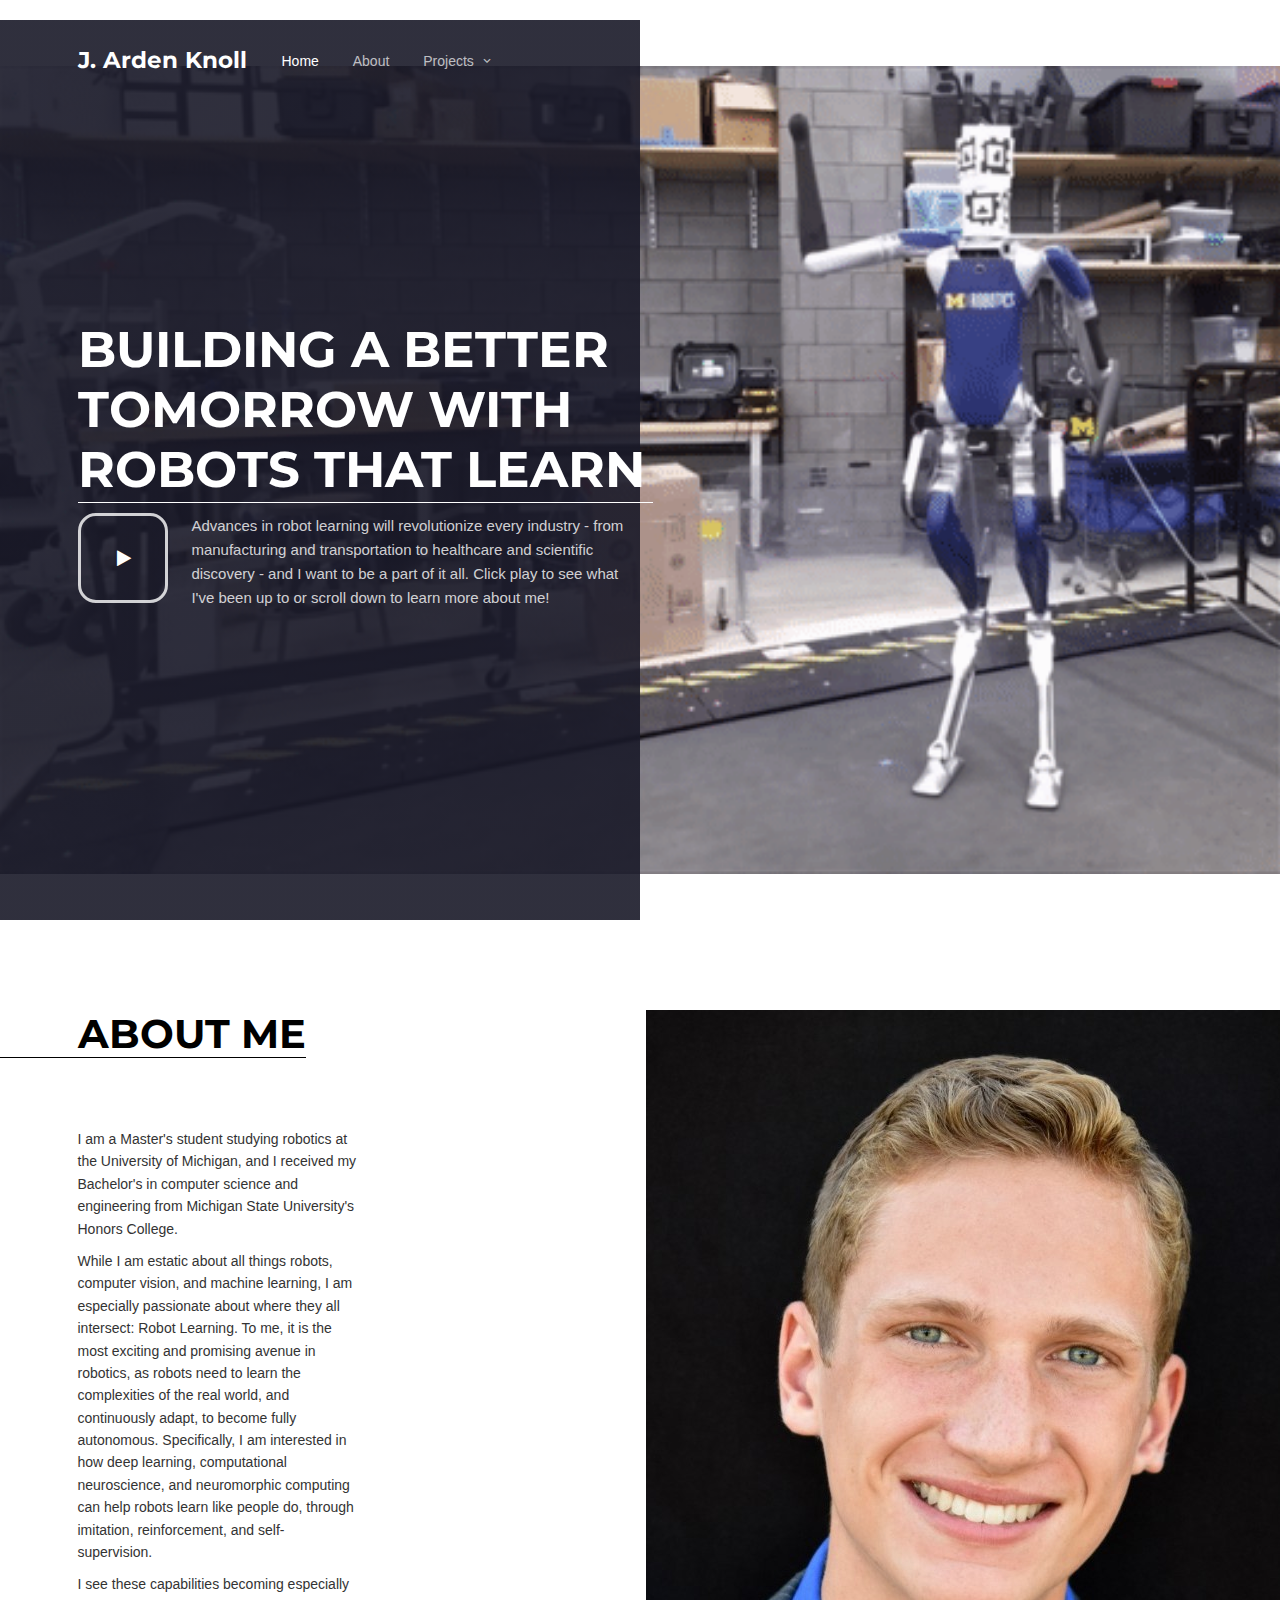
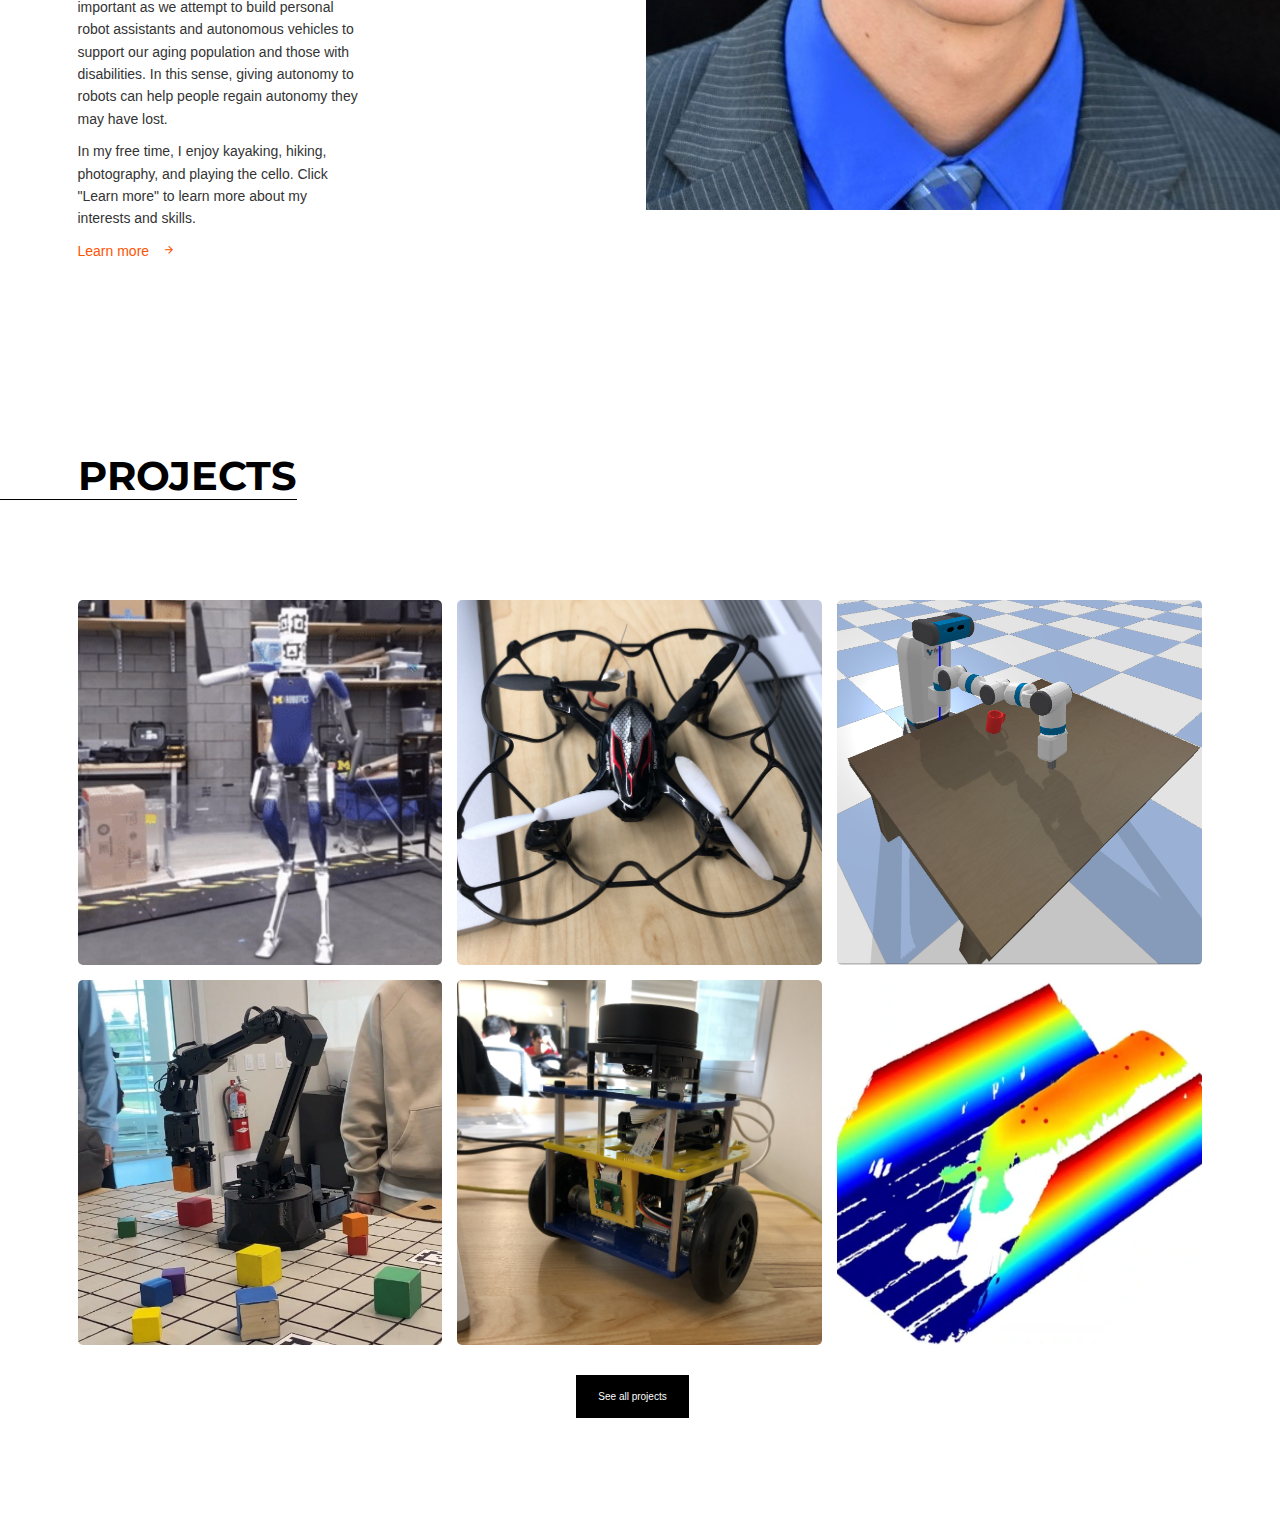
==== commit 576dee4a: "Update." ====
--- a/index.html
+++ b/index.html
@@ -11,7 +11,7 @@
 	<meta charset="utf-8">
 	<meta name="viewport" content="width=device-width, initial-scale=1">
 	
-	<meta name="author" content="Untree.co">
+	<meta name="author" content="Arden Knoll">
 	<link rel="shortcut icon" href="images/head-black.png">
 
 	<meta name="description" content="" />
@@ -27,7 +27,7 @@
 	<link rel="stylesheet" href="css/glightbox.min.css">
 	<link rel="stylesheet" href="css/style.css">
 
-	<title>Arden Knoll &mdash; Free Bootstrap 5 Website Template by Untree.co</title>
+	<title>Arden Knoll</title>
 </head>
 <body>
 
@@ -47,9 +47,9 @@
 
 				<ul class="js-clone-nav d-none d-lg-inline-block text-start site-menu float-start">
 					<li class="active"><a href="index.html">Home</a></li>
-					<li><a href="index.html">About</a></li>
+					<li><a href="about.html">About</a></li>
 					<li class="has-children">
-						<a href="index.html">Projects</a>
+						<a href="projects.html">Projects</a>
 						<!--<ul class="dropdown">
 							<li><a href="#">Commercial Building</a></li>
 							<li><a href="#">Cultural Lifestyle</a></li>
@@ -108,10 +108,10 @@
 				<div class="col-lg-3">
 					<h2 class="heading">About Me</h2>
 					<p>I am a Master's student studying robotics at the University of Michigan, and I received my Bachelor's in computer science and engineering from Michigan State University's Honors College. </p>
-					<p>While I am estatic about all things robots, computer vision, and machine learning, I am especially passionate about Robot learning. To me, it is the most exciting and promising avenue in robotics, as robots need to learn the complexities of the real world, and continuously adapt, to become fully autonomous. Specifically, I am interested in how deep learning, computational neuroscience, and neuromorphic computing can help robots learn like people do.</p>
+					<p>While I am estatic about all things robots, computer vision, and machine learning, I am especially passionate about where they all intersect: <b>Robot Learning</b>. To me, it is the most exciting and promising avenue in robotics, as robots need to learn the complexities of the real world, and continuously adapt, to become fully autonomous. Specifically, I am interested in how deep learning, computational neuroscience, and neuromorphic computing can help robots learn like people do, through imitation, reinforcement, and self-supervision.</p>
 					<p>I see these capabilities becoming especially important as we attempt to build personal robot assistants and autonomous vehicles to support our aging population and those with disabilities. In this sense, giving autonomy to robots can help people regain autonomy they may have lost. </p>
 					<p>In my free time, I enjoy kayaking, hiking, photography, and playing the cello. Click "Learn more" to learn more about my interests and skills.</p>
-						 <p><a href="#" class="more-2">Learn more <span class="icon-arrow_forward"></span></a></p>
+						 <p><a href="about.html" class="more-2">Learn more <span class="icon-arrow_forward"></span></a></p>
 					<!--<img src="images/Umich-MSU.jpg" alt="Image" class="img-fluid">-->
 				</div>
 				<div class="col-lg-7 ms-auto">
@@ -250,18 +250,18 @@
 			<div class="row g-4">
 				<div class="col-xs-12 col-sm-6 col-md-6 col-lg-4">
 					<div class="single-portfolio">
-						<a href="index.html">
+						<a href="ch-bp.html">
 							<img src="images/DigitCap.PNG" alt="Image" class="img-fluid">
 							<div class="contents">
 								<h3>Robot Pose Tracking</h3>
-								<div class="cat">Tracking articulated objects with Counter-Hypothetical Belief Propagation.</div>
+								<div class="cat">Tracking robots with Counter-Hypothetical Belief Propagation.</div>
 							</div>
 						</a>
 					</div>
 				</div>
 				<div class="col-xs-12 col-sm-6 col-md-6 col-lg-4">
 					<div class="single-portfolio">
-						<a href="index.html">
+						<a href="DroneProj.html">
 							<img src="images/drone-square.jpg" alt="Image" class="img-fluid">
 							<div class="contents">
 								<h3>Autonomous Drone</h3>
@@ -272,7 +272,7 @@
 				</div>
 				<div class="col-xs-12 col-sm-6 col-md-6 col-lg-4">
 					<div class="single-portfolio">
-						<a href="index.html">
+						<a href="R3-im.html">
 							<img src="images/Fetch-cup.png" alt="Image" class="img-fluid">
 							<div class="contents">
 								<h3>R3-IM</h3>
@@ -284,7 +284,7 @@
 
 				<div class="col-xs-12 col-sm-6 col-md-6 col-lg-4">
 					<div class="single-portfolio">
-						<a href="index.html">
+						<a href="ArmLab.html">
 							<img src="images/armlab-square.jpg" alt="Image" class="img-fluid">
 							<div class="contents">
 								<h3>Block Stacking with a Robotic Arm</h3>
@@ -295,7 +295,7 @@
 				</div>
 				<div class="col-xs-12 col-sm-6 col-md-6 col-lg-4">
 					<div class="single-portfolio">
-						<a href="index.html">
+						<a href="Mbot_proj.html">
 							<img src="images/Mbot.jpg" alt="Image" class="img-fluid">
 							<div class="contents">
 								<h3>MBot</h3>
@@ -306,18 +306,18 @@
 				</div>
 				<div class="col-xs-12 col-sm-6 col-md-6 col-lg-4">
 					<div class="single-portfolio">
-						<a href="index.html">
+						<a href="MGAI_proj.html">
 							<img src="images/pig-square.PNG" alt="Image" class="img-fluid">
 							<div class="contents">
 								<h3>Pig Health Estimation</h3>
-								<div class="cat">Estimationg sow body size with computer vision and deep learning.</div>
+								<div class="cat">Estimating sow body size with computer vision and deep learning.</div>
 							</div>
 						</a>
 					</div>
 				</div>
 
 				<div class="col-md-12 text-center mt-5">
-					<p><a href="#" class="btn btn-primary me-4">See all projects</a></p>
+					<p><a href="projects.html" class="btn btn-primary me-4">See all projects</a></p>
 				</div>
 
 			</div>
--- a/css/style.css
+++ b/css/style.css
@@ -9082,7 +9082,7 @@
   transform: translate(-50%, -50%); }
 
 .hero-2 {
-  background-size: cover;
+  background-size: 112%, 107%;
   background-position: center center;
   background-repeat: no-repeat;
   position: relative; }
@@ -9093,7 +9093,16 @@
     right: 0;
     left: 0;
     bottom: 0;
-    background: rgba(0, 0, 0, 0.6);
+    background: linear-gradient(to right, rgba(25, 25, 40, 0.9) 50%, transparent 50%);
+    z-index: 1; }
+  .hero-2.overlay2:before {
+    content: "";
+    position: absolute;
+    top: 0;
+    right: 0;
+    left: 0;
+    bottom: 0;
+    background: rgba(0, 0, 0, 0.2);
     z-index: 1; }
   .hero-2 > .container {
     position: relative;
@@ -9170,6 +9179,13 @@
   @media (max-width: 767.98px) {
     .sec-1 .img-r {
       right: auto !important; } }
+
+.sec-1 .img-l {
+  position: relative;
+  left: 0px; }
+  @media (max-width: 767.98px) {
+    .sec-1 .img-r {
+      left: auto !important; } }
 
 .section {
   padding: 7rem 0; }
@@ -9843,3 +9859,543 @@
       content: "";
       height: 1px;
       background: #d3d8dc; }
+
+
+      body {
+  margin: 0;
+  padding: 0;
+}
+
+.skill_bar_section * {
+  font-family: Nunito, sans-serif;
+}
+
+.skill_bar_section {
+  display: flex;
+  justify-content: space-between;
+  margin-bottom: 50px;
+}
+
+/* Set the width of each section to 50% of the screen */
+.skill_bar_section .left-section,
+.skill_bar_section .right-section {
+  width: 50%;
+}
+
+/* Add margin to create space between the sections */
+.skill_bar_section .right-section {
+  margin-left: 0px;
+}
+
+.skill_bar_section .responsive-container-block {
+  min-height: 75px;
+  height: fit-content;
+  width: 175%;
+  display: flex;
+  flex-wrap: wrap;
+}
+
+.skill_bar_section .responsive-cell-block {
+  min-height: 75px;
+}
+
+.skill_bar_section .responsive-container-block.container {
+  max-width: 1320px;
+  overflow: hidden;
+  margin: 0 auto;
+  justify-content: center;
+}
+
+.skill_bar_section .responsive-container-block.big-container {
+  padding: 0 50px;
+}
+
+.skill_bar_section .text-blk.section-head {
+  font-size: 36px;
+  line-height: 45px;
+  font-weight: 700;
+  max-width: 580px;
+  margin: 0;
+}
+
+.skill_bar_section .text-blk.skill-name {
+  font-size: 19px;
+  line-height: 27px;
+  font-weight: 700;
+}
+
+.skill_bar_section .skill-bar {
+  height: 6px;
+  background-color: #eeeeee;
+}
+
+.skill_bar_section .skills {
+  margin: 0;
+  position: relative;
+}
+
+/* Set the width of the skill bars to 100% to take up the whole skill-bar container */
+.skill_bar_section .skill-per {
+  height: 6px;
+  background-color: #7bb9ff;
+  width: 0%;
+  transition: width 1.3s linear;
+}
+
+.skill_bar_section .skills-name-box {
+  margin: 0;
+}
+
+.skill_bar_section .skill-per::after {
+  position: absolute;
+  content: attr(percentage) "%";
+  top: 0;
+  right: 0;
+  font-size: 20px;
+  font-weight: 700;
+}
+
+.skill_bar_section .skill-per.two {
+  background-color: #5580ff;
+}
+
+.skill_bar_section .skill-per.three {
+  background-color: #ff8a73;
+}
+
+.skill_bar_section .skill-per.four {
+  background-color: #fed066;
+}
+
+.skill_bar_section .circle {
+  max-width: 536px;
+  max-height: 536px;
+  width: 100%;
+  height: 100%;
+  background-color: #fed066;
+  border-radius: 50%;
+  position: absolute;
+  left: 25%;
+  bottom: -10%;
+}
+
+.skill_bar_section .img {
+  width: 130%;
+  position: relative;
+  right: -15%;
+  box-shadow: rgba(0, 0, 0, 0.1) 6px 12px 24px;
+}
+
+.skill_bar_section .right-side {
+  position: relative;
+  height: 80%;
+  width: 70%;
+  display: flex;
+  align-items: center;
+}
+      
+      /* Media Queries */
+      @media (max-width: 1024px) {
+        .skill_bar_section .img {
+          right: 0;
+          left: 0;
+          width: 100%;
+        }
+      
+        .skill_bar_section .circle {
+          left: -10%;
+          bottom: -15%;
+          right: 0;
+        }
+      
+        .skill_bar_section .responsive-cell-block.wk-mobile-12.wk-ipadp-9.wk-tab-10.wk-desk-6.left-one {
+          margin: 0;
+        }
+      }
+      
+      @media (max-width: 768px) {
+        .skill_bar_section .responsive-cell-block.wk-mobile-12.wk-ipadp-9.wk-tab-10.wk-desk-6.left-one {
+          margin: 0;
+        }
+      
+        .skill_bar_section .responsive-cell-block.wk-mobile-12.wk-tab-11.wk-desk-6.wk-ipadp-10 {
+          min-height: 450px;
+        }
+      
+        .skill_bar_section .text-blk.skill-name {
+          font-size: 18px;
+        }
+      
+        .skill_bar_section .text-blk.section-head {
+          font-size: 30px;
+          line-height: 40px;
+          margin: 0;
+        }
+      }
+      
+      @media (max-width: 500px) {
+        .skill_bar_section .responsive-container-block.big-container {
+          padding: 0 20px;
+        }
+      
+        .skill_bar_section .text-blk.section-head {
+          font-size: 26px;
+          line-height: 36px;
+        }
+      
+        .skill_bar_section .responsive-cell-block.wk-mobile-12.wk-tab-11.wk-desk-6.wk-ipadp-10 {
+          min-height: 75px;
+        }
+      
+        .skill_bar_section .skills-name-box {
+          margin: 0;
+        }
+      
+        .skill_bar_section .skills {
+          margin: 0;
+        }
+      }
+
+      @import url('https://fonts.googleapis.com/css2?family=Nunito:wght@200;300;400;600;700;800&amp;display=swap');
+
+      *,
+      *:before,
+      *:after {
+        -moz-box-sizing: border-box;
+        -webkit-box-sizing: border-box;
+        box-sizing: border-box;
+      }
+      
+      body {
+        margin: 0;
+      }
+      
+      .wk-desk-1 {
+        width: 8.333333%;
+      }
+      
+      .wk-desk-2 {
+        width: 16.666667%;
+      }
+      
+      .wk-desk-3 {
+        width: 25%;
+      }
+      
+      .wk-desk-4 {
+        width: 33.333333%;
+      }
+      
+      .wk-desk-5 {
+        width: 41.666667%;
+      }
+      
+      .wk-desk-6 {
+        width: 50%;
+      }
+      
+      .wk-desk-7 {
+        width: 58.333333%;
+      }
+      
+      .wk-desk-8 {
+        width: 66.666667%;
+      }
+      
+      .wk-desk-9 {
+        width: 75%;
+      }
+      
+      .wk-desk-10 {
+        width: 83.333333%;
+      }
+      
+      .wk-desk-11 {
+        width: 91.666667%;
+      }
+      
+      .wk-desk-12 {
+        width: 100%;
+      }
+      
+      @media (max-width: 1024px) {
+        .wk-ipadp-1 {
+          width: 8.333333%;
+        }
+      
+        .wk-ipadp-2 {
+          width: 16.666667%;
+        }
+      
+        .wk-ipadp-3 {
+          width: 25%;
+        }
+      
+        .wk-ipadp-4 {
+          width: 33.333333%;
+        }
+      
+        .wk-ipadp-5 {
+          width: 41.666667%;
+        }
+      
+        .wk-ipadp-6 {
+          width: 50%;
+        }
+      
+        .wk-ipadp-7 {
+          width: 58.333333%;
+        }
+      
+        .wk-ipadp-8 {
+          width: 66.666667%;
+        }
+      
+        .wk-ipadp-9 {
+          width: 75%;
+        }
+      
+        .wk-ipadp-10 {
+          width: 83.333333%;
+        }
+      
+        .wk-ipadp-11 {
+          width: 91.666667%;
+        }
+      
+        .wk-ipadp-12 {
+          width: 100%;
+        }
+      }
+      
+      @media (max-width: 768px) {
+        .wk-tab-1 {
+          width: 8.333333%;
+        }
+      
+        .wk-tab-2 {
+          width: 16.666667%;
+        }
+      
+        .wk-tab-3 {
+          width: 25%;
+        }
+      
+        .wk-tab-4 {
+          width: 33.333333%;
+        }
+      
+        .wk-tab-5 {
+          width: 41.666667%;
+        }
+      
+        .wk-tab-6 {
+          width: 50%;
+        }
+      
+        .wk-tab-7 {
+          width: 58.333333%;
+        }
+      
+        .wk-tab-8 {
+          width: 66.666667%;
+        }
+      
+        .wk-tab-9 {
+          width: 75%;
+        }
+      
+        .wk-tab-10 {
+          width: 83.333333%;
+        }
+      
+        .wk-tab-11 {
+          width: 91.666667%;
+        }
+      
+        .wk-tab-12 {
+          width: 100%;
+        }
+      }
+      
+      @media (max-width: 500px) {
+        .wk-mobile-1 {
+          width: 8.333333%;
+        }
+      
+        .wk-mobile-2 {
+          width: 16.666667%;
+        }
+      
+        .wk-mobile-3 {
+          width: 25%;
+        }
+      
+        .wk-mobile-4 {
+          width: 33.333333%;
+        }
+      
+        .wk-mobile-5 {
+          width: 41.666667%;
+        }
+      
+        .wk-mobile-6 {
+          width: 50%;
+        }
+      
+        .wk-mobile-7 {
+          width: 58.333333%;
+        }
+      
+        .wk-mobile-8 {
+          width: 66.666667%;
+        }
+      
+        .wk-mobile-9 {
+          width: 75%;
+        }
+      
+        .wk-mobile-10 {
+          width: 83.333333%;
+        }
+      
+        .wk-mobile-11 {
+          width: 91.666667%;
+        }
+      
+        .wk-mobile-12 {
+          width: 100%;
+        }
+      }
+
+      .publication-container {
+        display: flex;
+        align-items: center;
+        margin-bottom: 30px; /* Increase margin to give more space between publication entries */
+      }
+  
+      .publication-image {
+        flex: 0 0 200px; /* Increase width of the image */
+        height: 250px; /* Increase height of the image */
+        margin-right: 30px; /* Add more space between the image and the text */
+      }
+  
+      .publication-details {
+        flex: 1;
+      }
+  
+      .publication-heading {
+        font-size: 18px;
+        font-weight: bold;
+        margin-bottom: 10px; /* Add some space between the heading and the abstract */
+      }
+  
+      .publication-abstract {
+        font-size: 14px;
+        color: #555;
+      }
+
+      *,
+      *::after,
+      *::before {
+        margin: 0;
+        padding: 0;
+        box-sizing: inherit; 
+      }
+      
+      html {
+        box-sizing: border-box;
+        font-size: 62.5%; 
+      }
+      
+      body {
+        font-family: "Nunito", sans-serif;
+        color: #333;
+        font-weight: 300;
+        line-height: 1.6; 
+      }
+      
+      .container {
+        width: 90%;
+        margin: 2rem auto; 
+      }
+      
+      .gallery {
+        display: grid;
+        grid-template-columns: repeat(8, 1fr);
+        grid-template-rows: repeat(8, 5vw);
+        grid-gap: 1.5rem; 
+      }
+      
+      .gallery__img {
+        width: 100%;
+        height: 100%;
+        object-fit: cover;
+        display: block; 
+      }
+      
+      .gallery__item--1 {
+        grid-column-start: 1;
+        grid-column-end: 3;
+        grid-row-start: 1;
+        grid-row-end: 3;
+      
+        /** Alternative Syntax **/
+        /* grid-column: 1 / span 2;  */
+        /* grid-row: 1 / span 2; */
+      }
+      
+      .gallery__item--2 {
+        grid-column-start: 3;
+        grid-column-end: 5;
+        grid-row-start: 1;
+        grid-row-end: 3;
+      
+        /** Alternative Syntax **/
+        /* grid-column: 3 / span 2;  */
+        /* grid-row: 1 / span 2; */
+      }
+      
+      .gallery__item--3 {
+        grid-column-start: 5;
+        grid-column-end: 9;
+        grid-row-start: 1;
+        grid-row-end: 6;
+      
+        /** Alternative Syntax **/
+        /* grid-column: 5 / span 4;
+        grid-row: 1 / span 5; */
+      }
+      
+      .gallery__item--4 {
+        grid-column-start: 1;
+        grid-column-end: 5;
+        grid-row-start: 3;
+        grid-row-end: 6;
+      
+        /** Alternative Syntax **/
+        /* grid-column: 1 / span 4;  */
+        /* grid-row: 3 / span 3; */
+      }
+      
+      .gallery__item--5 {
+        grid-column-start: 1;
+        grid-column-end: 5;
+        grid-row-start: 6;
+        grid-row-end: 9;
+      
+        /** Alternative Syntax **/
+        /* grid-column: 1 / span 4; */
+        /* grid-row: 6 / span 3; */
+      }
+      
+      .gallery__item--6 {
+        grid-column-start: 5;
+        grid-column-end: 9;
+        grid-row-start: 6;
+        grid-row-end: 9;
+      
+        /** Alternative Syntax **/
+        /* grid-column: 5 / span 4; */
+        /* grid-row: 6 / span 3; */
+      }